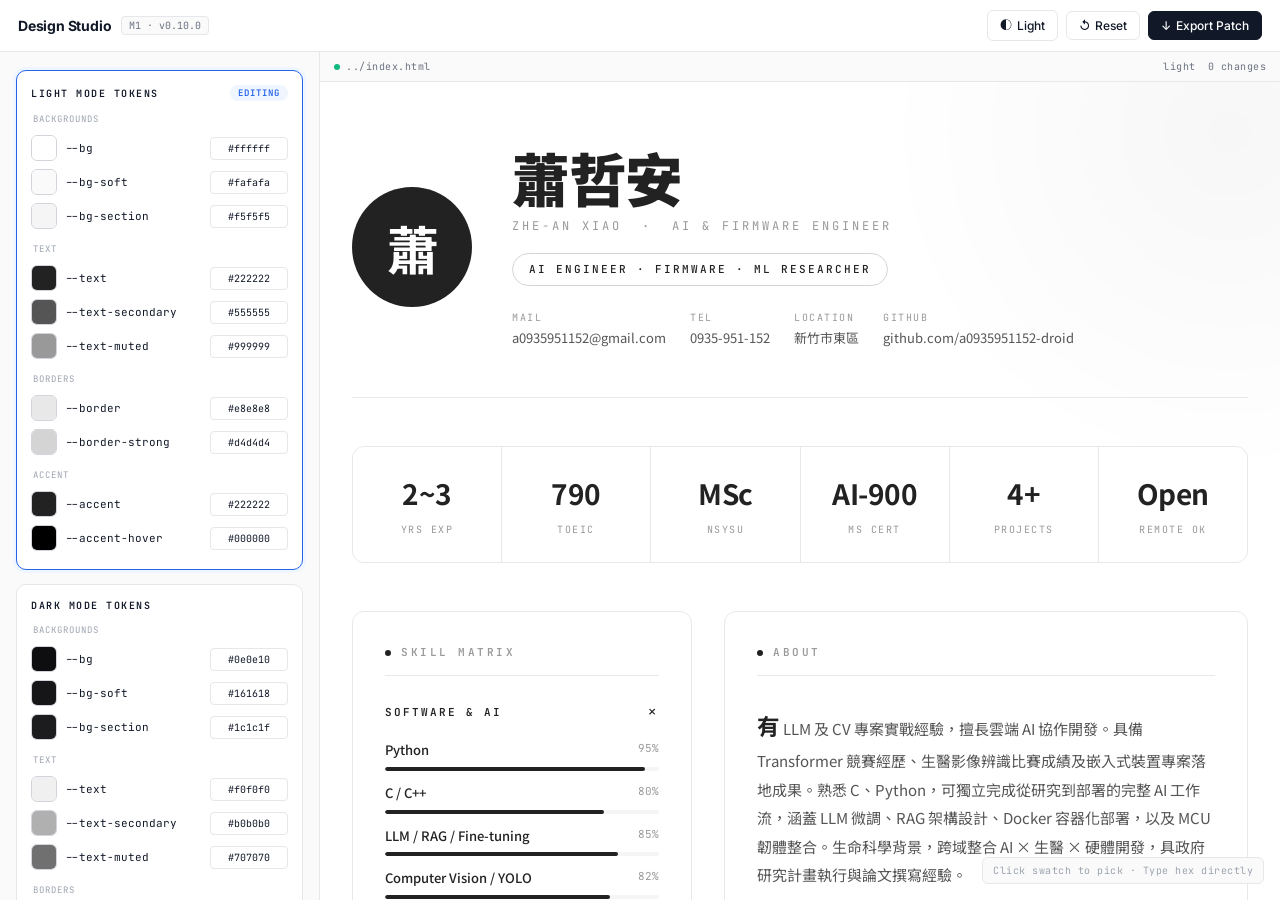
==== tools/studio.html @ 6ea309f8 "v0.10.0 — Design Studio M1 上線（tools/studio.html） - 視覺化 Token Editor：20 個 CSS 變數（10 light + 10 dark）即" ====
<!DOCTYPE html>
<html lang="zh-TW">
<head>
    <meta charset="UTF-8">
    <meta name="viewport" content="width=device-width, initial-scale=1.0">
    <title>Design Studio · 0520 Resume</title>
    <link href="https://fonts.googleapis.com/css2?family=Inter:wght@400;500;600;700&family=JetBrains+Mono:wght@400;500&display=swap" rel="stylesheet">
    <style>
        :root {
            --s-bg: #ffffff;
            --s-panel: #fafafa;
            --s-panel-2: #f3f4f6;
            --s-text: #111827;
            --s-text-dim: #6b7280;
            --s-text-muted: #9ca3af;
            --s-border: #e5e7eb;
            --s-border-strong: #d1d5db;
            --s-accent: #2563eb;
            --s-accent-soft: #eff6ff;
        }
        * { margin: 0; padding: 0; box-sizing: border-box; }
        html, body { height: 100%; overflow: hidden; }
        body {
            font-family: 'Inter', -apple-system, BlinkMacSystemFont, sans-serif;
            background: var(--s-bg);
            color: var(--s-text);
            display: flex;
            flex-direction: column;
            -webkit-font-smoothing: antialiased;
            -moz-osx-font-smoothing: grayscale;
        }

        /* HEADER */
        header {
            display: flex;
            align-items: center;
            justify-content: space-between;
            padding: 10px 18px;
            border-bottom: 1px solid var(--s-border);
            background: var(--s-bg);
            flex-shrink: 0;
            min-height: 52px;
        }
        .brand { display: flex; align-items: center; gap: 10px; }
        .brand-name { font-weight: 700; font-size: 14px; letter-spacing: -0.2px; }
        .brand-tag {
            font-family: 'JetBrains Mono', monospace;
            font-size: 10px;
            color: var(--s-text-dim);
            padding: 2px 7px;
            border: 1px solid var(--s-border);
            border-radius: 4px;
            background: var(--s-panel);
        }
        .actions { display: flex; gap: 8px; align-items: center; }
        .btn {
            font-family: inherit;
            font-size: 12px;
            font-weight: 500;
            padding: 6px 12px;
            border-radius: 6px;
            border: 1px solid var(--s-border);
            background: var(--s-bg);
            color: var(--s-text);
            cursor: pointer;
            transition: all 0.15s;
            display: inline-flex;
            align-items: center;
            gap: 5px;
        }
        .btn:hover { background: var(--s-panel); border-color: var(--s-border-strong); }
        .btn.primary {
            background: var(--s-text);
            color: var(--s-bg);
            border-color: var(--s-text);
        }
        .btn.primary:hover { background: #000; }

        /* MAIN LAYOUT */
        main {
            flex: 1;
            display: grid;
            grid-template-columns: 320px 1fr;
            overflow: hidden;
            min-height: 0;
        }

        /* SIDEBAR */
        aside {
            border-right: 1px solid var(--s-border);
            background: var(--s-panel);
            overflow-y: auto;
            padding: 18px 16px 40px;
        }
        aside::-webkit-scrollbar { width: 8px; }
        aside::-webkit-scrollbar-thumb { background: var(--s-border-strong); border-radius: 4px; }
        aside::-webkit-scrollbar-track { background: transparent; }

        .mode-section {
            background: var(--s-bg);
            border: 1px solid var(--s-border);
            border-radius: 10px;
            padding: 14px;
            margin-bottom: 14px;
        }
        .mode-section.active {
            border-color: var(--s-accent);
            box-shadow: 0 0 0 3px var(--s-accent-soft);
        }
        .mode-title {
            display: flex;
            align-items: center;
            justify-content: space-between;
            font-family: 'JetBrains Mono', monospace;
            font-size: 10px;
            font-weight: 600;
            letter-spacing: 1.5px;
            text-transform: uppercase;
            color: var(--s-text);
            margin-bottom: 12px;
        }
        .mode-title .pill {
            font-size: 9px;
            color: var(--s-accent);
            background: var(--s-accent-soft);
            padding: 2px 8px;
            border-radius: 100px;
            letter-spacing: 1px;
        }

        .token-group { margin-bottom: 10px; }
        .token-group:last-child { margin-bottom: 0; }
        .token-group-title {
            font-family: 'JetBrains Mono', monospace;
            font-size: 9px;
            color: var(--s-text-muted);
            letter-spacing: 1px;
            text-transform: uppercase;
            margin-bottom: 6px;
            padding-left: 2px;
        }

        .token-row {
            display: grid;
            grid-template-columns: 26px 1fr 78px;
            align-items: center;
            gap: 8px;
            padding: 4px 0;
        }
        .swatch {
            width: 26px;
            height: 26px;
            border-radius: 6px;
            border: 1px solid var(--s-border-strong);
            cursor: pointer;
            position: relative;
            overflow: hidden;
            transition: transform 0.15s;
            background-image:
                linear-gradient(45deg, #eee 25%, transparent 25%),
                linear-gradient(-45deg, #eee 25%, transparent 25%),
                linear-gradient(45deg, transparent 75%, #eee 75%),
                linear-gradient(-45deg, transparent 75%, #eee 75%);
            background-size: 8px 8px;
            background-position: 0 0, 0 4px, 4px -4px, -4px 0px;
        }
        .swatch::after {
            content: '';
            position: absolute;
            inset: 0;
            background: var(--c, #fff);
        }
        .swatch:hover { transform: scale(1.05); }
        .swatch input[type="color"] {
            position: absolute;
            inset: 0;
            cursor: pointer;
            opacity: 0;
            border: none;
            padding: 0;
            z-index: 2;
        }
        .token-name {
            font-family: 'JetBrains Mono', monospace;
            font-size: 11px;
            color: var(--s-text);
            overflow: hidden;
            text-overflow: ellipsis;
            white-space: nowrap;
        }
        .token-hex {
            font-family: 'JetBrains Mono', monospace;
            font-size: 10px;
            padding: 4px 6px;
            border: 1px solid var(--s-border);
            border-radius: 4px;
            background: var(--s-bg);
            color: var(--s-text);
            width: 78px;
            text-align: center;
            outline: none;
            transition: border-color 0.15s, box-shadow 0.15s;
        }
        .token-hex:focus {
            border-color: var(--s-accent);
            box-shadow: 0 0 0 3px var(--s-accent-soft);
        }
        .token-hex.invalid {
            border-color: #ef4444;
            background: #fef2f2;
        }

        /* PREVIEW */
        .preview-area {
            position: relative;
            background: #f0f0f3;
            overflow: hidden;
            display: flex;
            flex-direction: column;
        }
        .preview-bar {
            display: flex;
            align-items: center;
            justify-content: space-between;
            padding: 8px 14px;
            background: var(--s-panel);
            border-bottom: 1px solid var(--s-border);
            font-family: 'JetBrains Mono', monospace;
            font-size: 10px;
            color: var(--s-text-dim);
            letter-spacing: 0.5px;
            flex-shrink: 0;
        }
        .preview-bar .path { display: flex; align-items: center; gap: 6px; }
        .preview-bar .dot { width: 6px; height: 6px; border-radius: 50%; background: #10b981; }
        .preview-bar .meta { display: flex; gap: 12px; }
        .preview-frame-wrap {
            flex: 1;
            overflow: auto;
            background: #f0f0f3;
            position: relative;
        }
        iframe {
            width: 100%;
            height: 100%;
            border: none;
            background: white;
            display: block;
        }

        /* TOAST */
        .toast {
            position: fixed;
            bottom: 20px;
            left: 50%;
            transform: translateX(-50%) translateY(20px);
            background: var(--s-text);
            color: var(--s-bg);
            padding: 10px 18px;
            border-radius: 8px;
            font-size: 12px;
            font-weight: 500;
            opacity: 0;
            transition: opacity 0.2s, transform 0.2s;
            pointer-events: none;
            z-index: 1000;
            box-shadow: 0 8px 24px rgba(0,0,0,0.18);
            white-space: pre-line;
            text-align: center;
        }
        .toast.show {
            opacity: 1;
            transform: translateX(-50%) translateY(0);
        }

        /* HELP overlay */
        .help-tip {
            position: fixed;
            bottom: 16px;
            right: 16px;
            font-family: 'JetBrains Mono', monospace;
            font-size: 10px;
            color: var(--s-text-muted);
            background: var(--s-panel);
            padding: 6px 10px;
            border: 1px solid var(--s-border);
            border-radius: 6px;
            letter-spacing: 0.5px;
        }

        @media (max-width: 800px) {
            main { grid-template-columns: 1fr; grid-template-rows: auto 1fr; }
            aside { border-right: none; border-bottom: 1px solid var(--s-border); max-height: 40vh; }
            .actions .btn span.lbl { display: none; }
        }
    </style>
</head>
<body>

<header>
    <div class="brand">
        <div class="brand-name">Design Studio</div>
        <div class="brand-tag">M1 · v0.10.0</div>
    </div>
    <div class="actions">
        <button class="btn" id="mode-toggle"><span>◐</span><span class="lbl">Light</span></button>
        <button class="btn" id="reset-btn"><span>↺</span><span class="lbl">Reset</span></button>
        <button class="btn primary" id="export-btn"><span>↓</span><span class="lbl">Export Patch</span></button>
    </div>
</header>

<main>
    <aside>
        <div class="mode-section" id="section-light">
            <div class="mode-title">
                <span>Light Mode Tokens</span>
                <span class="pill" id="light-pill">EDITING</span>
            </div>
            <div id="light-tokens"></div>
        </div>
        <div class="mode-section" id="section-dark">
            <div class="mode-title">
                <span>Dark Mode Tokens</span>
                <span class="pill" id="dark-pill" style="display:none">EDITING</span>
            </div>
            <div id="dark-tokens"></div>
        </div>
    </aside>
    <div class="preview-area">
        <div class="preview-bar">
            <div class="path">
                <div class="dot"></div>
                <span>../index.html</span>
            </div>
            <div class="meta">
                <span id="meta-mode">light</span>
                <span id="meta-changes">0 changes</span>
            </div>
        </div>
        <div class="preview-frame-wrap">
            <iframe id="preview" src="../index.html"></iframe>
        </div>
    </div>
</main>

<div class="toast" id="toast"></div>
<div class="help-tip">Click swatch to pick · Type hex directly</div>

<script>
'use strict';

const DEFAULT_TOKENS = {
    light: {
        '--bg':            { value: '#ffffff', group: 'Backgrounds' },
        '--bg-soft':       { value: '#fafafa', group: 'Backgrounds' },
        '--bg-section':    { value: '#f5f5f5', group: 'Backgrounds' },
        '--text':          { value: '#222222', group: 'Text' },
        '--text-secondary':{ value: '#555555', group: 'Text' },
        '--text-muted':    { value: '#999999', group: 'Text' },
        '--border':        { value: '#e8e8e8', group: 'Borders' },
        '--border-strong': { value: '#d4d4d4', group: 'Borders' },
        '--accent':        { value: '#222222', group: 'Accent' },
        '--accent-hover':  { value: '#000000', group: 'Accent' },
    },
    dark: {
        '--bg':            { value: '#0e0e10', group: 'Backgrounds' },
        '--bg-soft':       { value: '#161618', group: 'Backgrounds' },
        '--bg-section':    { value: '#1c1c1f', group: 'Backgrounds' },
        '--text':          { value: '#f0f0f0', group: 'Text' },
        '--text-secondary':{ value: '#b0b0b0', group: 'Text' },
        '--text-muted':    { value: '#707070', group: 'Text' },
        '--border':        { value: '#2a2a2e', group: 'Borders' },
        '--border-strong': { value: '#3a3a3f', group: 'Borders' },
        '--accent':        { value: '#f0f0f0', group: 'Accent' },
        '--accent-hover':  { value: '#ffffff', group: 'Accent' },
    }
};

const GROUPS = ['Backgrounds', 'Text', 'Borders', 'Accent'];
const STORAGE_KEY = 'studio_state_v1';
const STUDIO_VERSION = '0.10.0-M1';

function defaultTokensFlat() {
    const out = { light: {}, dark: {} };
    for (const m of ['light', 'dark']) {
        for (const [k, v] of Object.entries(DEFAULT_TOKENS[m])) out[m][k] = v.value;
    }
    return out;
}

function loadState() {
    try {
        const s = JSON.parse(localStorage.getItem(STORAGE_KEY));
        if (s && s.tokens && s.tokens.light && s.tokens.dark) return s;
    } catch (e) {}
    return { tokens: defaultTokensFlat(), darkMode: false };
}

function saveState() {
    localStorage.setItem(STORAGE_KEY, JSON.stringify(state));
}

const state = loadState();
const iframe = document.getElementById('preview');

function isValidHex(v) {
    return /^#[0-9a-fA-F]{6}$/.test(v);
}

function buildTokenRow(mode, varName, value) {
    const row = document.createElement('div');
    row.className = 'token-row';
    row.dataset.mode = mode;
    row.dataset.var = varName;
    row.innerHTML = `
        <div class="swatch" style="--c:${value}">
            <input type="color" value="${value}" data-mode="${mode}" data-var="${varName}" data-kind="color">
        </div>
        <div class="token-name" title="${varName}">${varName}</div>
        <input type="text" class="token-hex" value="${value}" data-mode="${mode}" data-var="${varName}" data-kind="hex" maxlength="7" spellcheck="false">
    `;
    return row;
}

function renderControls() {
    for (const mode of ['light', 'dark']) {
        const container = document.getElementById(`${mode}-tokens`);
        container.innerHTML = '';
        for (const groupName of GROUPS) {
            const groupDiv = document.createElement('div');
            groupDiv.className = 'token-group';
            const title = document.createElement('div');
            title.className = 'token-group-title';
            title.textContent = groupName;
            groupDiv.appendChild(title);
            for (const [varName, meta] of Object.entries(DEFAULT_TOKENS[mode])) {
                if (meta.group !== groupName) continue;
                groupDiv.appendChild(buildTokenRow(mode, varName, state.tokens[mode][varName]));
            }
            container.appendChild(groupDiv);
        }
    }
    updateActiveSection();
    updateChangeCount();
}

function updateActiveSection() {
    document.getElementById('section-light').classList.toggle('active', !state.darkMode);
    document.getElementById('section-dark').classList.toggle('active', state.darkMode);
    document.getElementById('light-pill').style.display = state.darkMode ? 'none' : '';
    document.getElementById('dark-pill').style.display = state.darkMode ? '' : 'none';
    document.getElementById('meta-mode').textContent = state.darkMode ? 'dark' : 'light';
    const btn = document.getElementById('mode-toggle');
    btn.innerHTML = state.darkMode ? '<span>◑</span><span class="lbl">Dark</span>' : '<span>◐</span><span class="lbl">Light</span>';
}

function countChanges() {
    const defaults = defaultTokensFlat();
    let n = 0;
    for (const m of ['light', 'dark']) {
        for (const [k, v] of Object.entries(state.tokens[m])) {
            if (defaults[m][k].toLowerCase() !== v.toLowerCase()) n++;
        }
    }
    return n;
}

function updateChangeCount() {
    const n = countChanges();
    document.getElementById('meta-changes').textContent = n === 1 ? '1 change' : `${n} changes`;
}

function buildOverridesCss() {
    const lightCss = Object.entries(state.tokens.light).map(([k, v]) => `${k}: ${v};`).join(' ');
    const darkCss = Object.entries(state.tokens.dark).map(([k, v]) => `${k}: ${v};`).join(' ');
    return `:root { ${lightCss} } body.dark-mode { ${darkCss} } .ctrl-btns, .export-btn { display: none !important; }`;
}

function applyToIframe() {
    const doc = iframe.contentDocument;
    if (!doc || !doc.body) return;
    let style = doc.getElementById('studio-overrides');
    if (!style) {
        style = doc.createElement('style');
        style.id = 'studio-overrides';
        doc.head.appendChild(style);
    }
    style.textContent = buildOverridesCss();
    doc.body.classList.toggle('dark-mode', state.darkMode);
}

function toast(msg) {
    const t = document.getElementById('toast');
    t.textContent = msg;
    t.classList.add('show');
    clearTimeout(toast._timer);
    toast._timer = setTimeout(() => t.classList.remove('show'), 1900);
}

function buildPatch() {
    const defaults = defaultTokensFlat();
    const tokens = {};
    const tokensDark = {};
    for (const [k, v] of Object.entries(state.tokens.light)) {
        if (defaults.light[k].toLowerCase() !== v.toLowerCase()) tokens[k] = v;
    }
    for (const [k, v] of Object.entries(state.tokens.dark)) {
        if (defaults.dark[k].toLowerCase() !== v.toLowerCase()) tokensDark[k] = v;
    }
    return {
        version: 'studio_patch_v1',
        createdAt: new Date().toISOString(),
        basedOn: { studioVersion: STUDIO_VERSION },
        tokens,
        tokensDark,
        elementOverrides: [],
        htmlPatches: []
    };
}

async function exportPatch() {
    const patch = buildPatch();
    const isEmpty = Object.keys(patch.tokens).length === 0 && Object.keys(patch.tokensDark).length === 0;
    if (isEmpty) {
        toast('沒有修改可匯出');
        return;
    }
    const json = JSON.stringify(patch, null, 2);
    const blob = new Blob([json], { type: 'application/json' });
    const url = URL.createObjectURL(blob);
    const a = document.createElement('a');
    a.href = url;
    a.download = `studio-patch-${Date.now()}.json`;
    document.body.appendChild(a);
    a.click();
    a.remove();
    URL.revokeObjectURL(url);
    let copied = false;
    try {
        await navigator.clipboard?.writeText(json);
        copied = true;
    } catch (e) {}
    toast(copied ? '✓ Patch 下載 + 已複製剪貼簿' : '✓ Patch 已下載');
}

function handleTokenChange(e) {
    const t = e.target;
    if (!t.dataset.var) return;
    const mode = t.dataset.mode;
    const varName = t.dataset.var;
    let val = t.value.trim();
    if (t.dataset.kind === 'hex') {
        if (!val.startsWith('#')) val = '#' + val;
        if (!isValidHex(val)) {
            t.classList.add('invalid');
            return;
        }
        t.classList.remove('invalid');
    }
    val = val.toLowerCase();
    state.tokens[mode][varName] = val;
    const row = t.closest('.token-row');
    if (row) {
        row.querySelector('.swatch').style.setProperty('--c', val);
        row.querySelectorAll(`input[data-var="${varName}"]`).forEach(inp => {
            if (inp !== t) inp.value = val;
        });
    }
    applyToIframe();
    saveState();
    updateChangeCount();
}

function toggleMode() {
    state.darkMode = !state.darkMode;
    updateActiveSection();
    applyToIframe();
    saveState();
}

function resetAll() {
    if (countChanges() > 0 && !confirm('清空所有 token 修改回到原始 morcept 風格？\n（不影響當前 light/dark 模式選擇）')) return;
    state.tokens = defaultTokensFlat();
    renderControls();
    applyToIframe();
    saveState();
    toast('已重置為預設 tokens');
}

// Wire events
document.addEventListener('input', handleTokenChange);
document.addEventListener('change', handleTokenChange);
document.getElementById('mode-toggle').addEventListener('click', toggleMode);
document.getElementById('reset-btn').addEventListener('click', resetAll);
document.getElementById('export-btn').addEventListener('click', exportPatch);

iframe.addEventListener('load', applyToIframe);

renderControls();

// Tip: keyboard shortcut
document.addEventListener('keydown', (e) => {
    if ((e.metaKey || e.ctrlKey) && e.key === 'e') {
        e.preventDefault();
        exportPatch();
    }
    if ((e.metaKey || e.ctrlKey) && e.key === 'd') {
        e.preventDefault();
        toggleMode();
    }
});
</script>
</body>
</html>
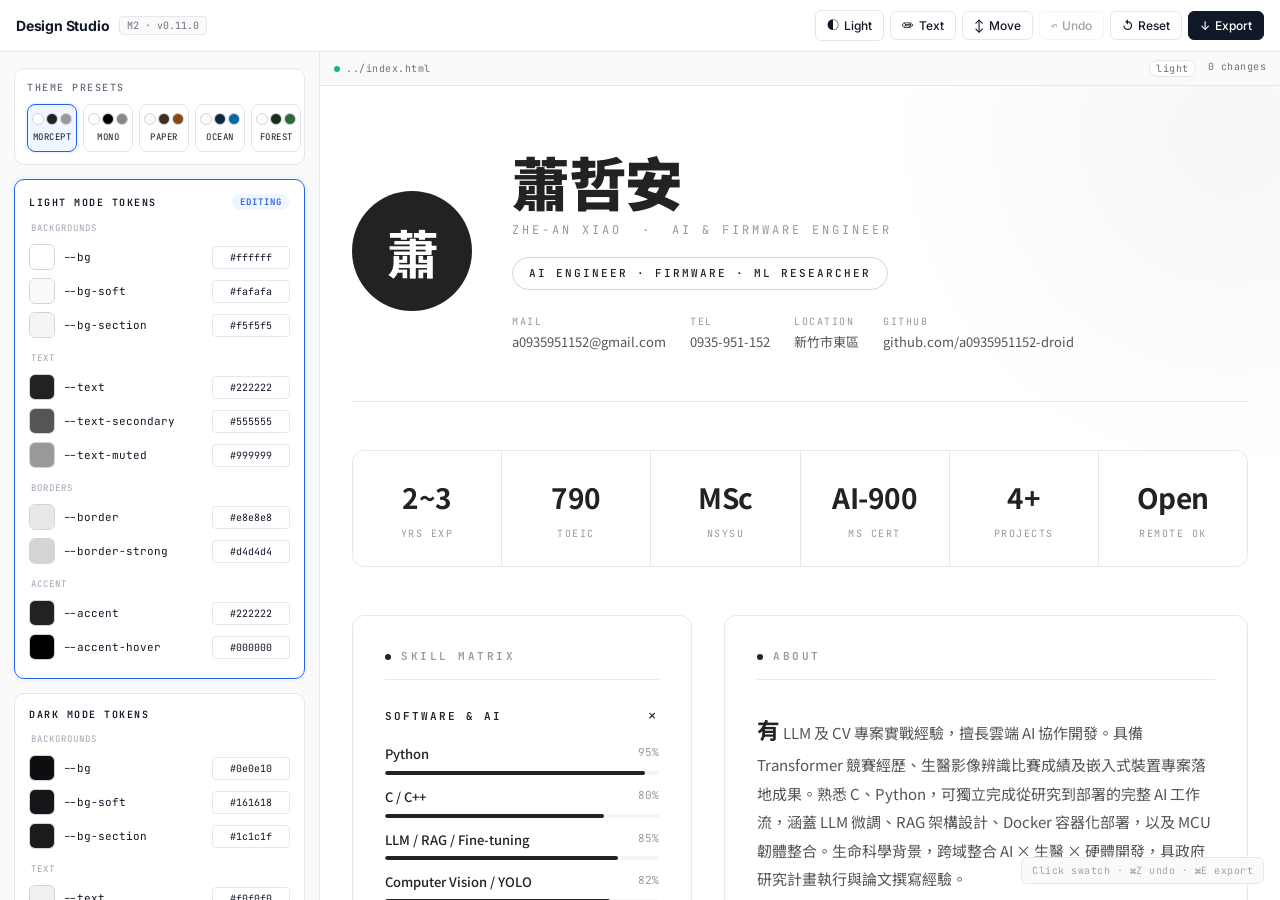
==== commit 7218ef07: "v0.11.0 — Studio 增強包：Theme Presets + Text Edit + Move + Undo - Theme Presets (5)：Morcept / Mono / Pa" ====
--- a/tools/studio.html
+++ b/tools/studio.html
@@ -17,6 +17,8 @@
             --s-border-strong: #d1d5db;
             --s-accent: #2563eb;
             --s-accent-soft: #eff6ff;
+            --s-success: #10b981;
+            --s-danger: #ef4444;
         }
         * { margin: 0; padding: 0; box-sizing: border-box; }
         html, body { height: 100%; overflow: hidden; }
@@ -35,13 +37,14 @@
             display: flex;
             align-items: center;
             justify-content: space-between;
-            padding: 10px 18px;
+            padding: 10px 16px;
             border-bottom: 1px solid var(--s-border);
             background: var(--s-bg);
             flex-shrink: 0;
             min-height: 52px;
-        }
-        .brand { display: flex; align-items: center; gap: 10px; }
+            gap: 16px;
+        }
+        .brand { display: flex; align-items: center; gap: 10px; flex-shrink: 0; }
         .brand-name { font-weight: 700; font-size: 14px; letter-spacing: -0.2px; }
         .brand-tag {
             font-family: 'JetBrains Mono', monospace;
@@ -52,12 +55,12 @@
             border-radius: 4px;
             background: var(--s-panel);
         }
-        .actions { display: flex; gap: 8px; align-items: center; }
+        .actions { display: flex; gap: 6px; align-items: center; flex-wrap: wrap; justify-content: flex-end; }
         .btn {
             font-family: inherit;
             font-size: 12px;
             font-weight: 500;
-            padding: 6px 12px;
+            padding: 6px 11px;
             border-radius: 6px;
             border: 1px solid var(--s-border);
             background: var(--s-bg);
@@ -67,14 +70,30 @@
             display: inline-flex;
             align-items: center;
             gap: 5px;
+            white-space: nowrap;
         }
         .btn:hover { background: var(--s-panel); border-color: var(--s-border-strong); }
+        .btn:disabled { opacity: 0.4; cursor: not-allowed; }
+        .btn:disabled:hover { background: var(--s-bg); border-color: var(--s-border); }
         .btn.primary {
             background: var(--s-text);
             color: var(--s-bg);
             border-color: var(--s-text);
         }
         .btn.primary:hover { background: #000; }
+        .btn.toggle.active {
+            background: var(--s-accent);
+            color: white;
+            border-color: var(--s-accent);
+        }
+        .btn.toggle.active:hover { background: #1d4ed8; }
+        .btn .dot {
+            width: 6px;
+            height: 6px;
+            border-radius: 50%;
+            background: var(--s-success);
+            display: inline-block;
+        }
 
         /* MAIN LAYOUT */
         main {
@@ -90,12 +109,63 @@
             border-right: 1px solid var(--s-border);
             background: var(--s-panel);
             overflow-y: auto;
-            padding: 18px 16px 40px;
+            padding: 16px 14px 40px;
         }
         aside::-webkit-scrollbar { width: 8px; }
         aside::-webkit-scrollbar-thumb { background: var(--s-border-strong); border-radius: 4px; }
         aside::-webkit-scrollbar-track { background: transparent; }
 
+        /* THEME PRESETS */
+        .presets-section {
+            background: var(--s-bg);
+            border: 1px solid var(--s-border);
+            border-radius: 10px;
+            padding: 12px;
+            margin-bottom: 14px;
+        }
+        .preset-grid {
+            display: grid;
+            grid-template-columns: repeat(5, 1fr);
+            gap: 6px;
+        }
+        .preset-btn {
+            background: var(--s-bg);
+            border: 1px solid var(--s-border);
+            border-radius: 8px;
+            padding: 8px 4px;
+            cursor: pointer;
+            display: flex;
+            flex-direction: column;
+            align-items: center;
+            gap: 6px;
+            transition: all 0.15s;
+            font-family: inherit;
+        }
+        .preset-btn:hover { border-color: var(--s-accent); transform: translateY(-1px); }
+        .preset-btn.active {
+            border-color: var(--s-accent);
+            background: var(--s-accent-soft);
+            box-shadow: 0 0 0 2px var(--s-accent-soft);
+        }
+        .preset-swatches {
+            display: flex;
+            gap: 2px;
+        }
+        .preset-swatches span {
+            width: 12px;
+            height: 12px;
+            border-radius: 50%;
+            border: 1px solid var(--s-border-strong);
+        }
+        .preset-name {
+            font-family: 'JetBrains Mono', monospace;
+            font-size: 9px;
+            letter-spacing: 0.5px;
+            color: var(--s-text);
+            text-transform: uppercase;
+        }
+
+        /* MODE SECTION (token editors) */
         .mode-section {
             background: var(--s-bg);
             border: 1px solid var(--s-border);
@@ -127,6 +197,15 @@
             border-radius: 100px;
             letter-spacing: 1px;
         }
+        .section-title {
+            font-family: 'JetBrains Mono', monospace;
+            font-size: 10px;
+            font-weight: 600;
+            letter-spacing: 1.5px;
+            text-transform: uppercase;
+            color: var(--s-text-dim);
+            margin-bottom: 10px;
+        }
 
         .token-group { margin-bottom: 10px; }
         .token-group:last-child { margin-bottom: 0; }
@@ -139,7 +218,6 @@
             margin-bottom: 6px;
             padding-left: 2px;
         }
-
         .token-row {
             display: grid;
             grid-template-columns: 26px 1fr 78px;
@@ -206,8 +284,31 @@
             box-shadow: 0 0 0 3px var(--s-accent-soft);
         }
         .token-hex.invalid {
-            border-color: #ef4444;
+            border-color: var(--s-danger);
             background: #fef2f2;
+        }
+
+        /* MODE INFO panel */
+        .mode-info {
+            background: var(--s-accent-soft);
+            border: 1px solid var(--s-accent);
+            border-radius: 8px;
+            padding: 10px 12px;
+            margin-bottom: 14px;
+            font-size: 11px;
+            color: #1d4ed8;
+            line-height: 1.5;
+            display: none;
+        }
+        .mode-info.show { display: block; }
+        .mode-info strong { font-weight: 600; }
+        .mode-info kbd {
+            font-family: 'JetBrains Mono', monospace;
+            background: white;
+            border: 1px solid var(--s-border-strong);
+            padding: 1px 5px;
+            border-radius: 3px;
+            font-size: 10px;
         }
 
         /* PREVIEW */
@@ -232,8 +333,23 @@
             flex-shrink: 0;
         }
         .preview-bar .path { display: flex; align-items: center; gap: 6px; }
-        .preview-bar .dot { width: 6px; height: 6px; border-radius: 50%; background: #10b981; }
+        .preview-bar .dot {
+            width: 6px;
+            height: 6px;
+            border-radius: 50%;
+            background: var(--s-success);
+        }
         .preview-bar .meta { display: flex; gap: 12px; }
+        .preview-bar .meta .mode-badge {
+            padding: 1px 6px;
+            border-radius: 100px;
+            background: var(--s-bg);
+            border: 1px solid var(--s-border);
+        }
+        .preview-bar .meta .changes-badge.has-changes {
+            color: var(--s-accent);
+            font-weight: 600;
+        }
         .preview-frame-wrap {
             flex: 1;
             overflow: auto;
@@ -273,7 +389,6 @@
             transform: translateX(-50%) translateY(0);
         }
 
-        /* HELP overlay */
         .help-tip {
             position: fixed;
             bottom: 16px;
@@ -286,12 +401,15 @@
             border: 1px solid var(--s-border);
             border-radius: 6px;
             letter-spacing: 0.5px;
+            pointer-events: none;
         }
 
         @media (max-width: 800px) {
             main { grid-template-columns: 1fr; grid-template-rows: auto 1fr; }
-            aside { border-right: none; border-bottom: 1px solid var(--s-border); max-height: 40vh; }
-            .actions .btn span.lbl { display: none; }
+            aside { border-right: none; border-bottom: 1px solid var(--s-border); max-height: 50vh; }
+            .actions .btn .lbl { display: none; }
+            .preset-grid { grid-template-columns: repeat(5, 1fr); }
+            .preset-name { display: none; }
         }
     </style>
 </head>
@@ -300,17 +418,39 @@
 <header>
     <div class="brand">
         <div class="brand-name">Design Studio</div>
-        <div class="brand-tag">M1 · v0.10.0</div>
+        <div class="brand-tag">M2 · v0.11.0</div>
     </div>
     <div class="actions">
         <button class="btn" id="mode-toggle"><span>◐</span><span class="lbl">Light</span></button>
+        <button class="btn toggle" id="text-edit-toggle"><span>✏</span><span class="lbl">Text</span></button>
+        <button class="btn toggle" id="move-toggle"><span>↕</span><span class="lbl">Move</span></button>
+        <button class="btn" id="undo-btn" disabled><span>↶</span><span class="lbl">Undo</span></button>
         <button class="btn" id="reset-btn"><span>↺</span><span class="lbl">Reset</span></button>
-        <button class="btn primary" id="export-btn"><span>↓</span><span class="lbl">Export Patch</span></button>
+        <button class="btn primary" id="export-btn"><span>↓</span><span class="lbl">Export</span></button>
     </div>
 </header>
 
 <main>
     <aside>
+        <!-- THEME PRESETS -->
+        <div class="presets-section">
+            <div class="section-title">Theme Presets</div>
+            <div class="preset-grid" id="preset-grid"></div>
+        </div>
+
+        <!-- MODE INFO (text edit / move hints) -->
+        <div class="mode-info" id="info-text">
+            <strong>✏ Text Edit Mode</strong><br>
+            點擊履歷上任何文字直接編輯。完成後點別處離開（自動儲存）。<br>
+            <kbd>Esc</kbd> 退出編輯　·　<kbd>⌘Z</kbd> 還原
+        </div>
+        <div class="mode-info" id="info-move">
+            <strong>↕ Move Mode</strong><br>
+            拖曳工作經歷 / 專案 / 學歷 / 證照 / 語言項目重新排序。<br>
+            <kbd>Esc</kbd> 退出　·　<kbd>⌘Z</kbd> 還原
+        </div>
+
+        <!-- LIGHT TOKENS -->
         <div class="mode-section" id="section-light">
             <div class="mode-title">
                 <span>Light Mode Tokens</span>
@@ -318,6 +458,8 @@
             </div>
             <div id="light-tokens"></div>
         </div>
+
+        <!-- DARK TOKENS -->
         <div class="mode-section" id="section-dark">
             <div class="mode-title">
                 <span>Dark Mode Tokens</span>
@@ -326,6 +468,7 @@
             <div id="dark-tokens"></div>
         </div>
     </aside>
+
     <div class="preview-area">
         <div class="preview-bar">
             <div class="path">
@@ -333,8 +476,8 @@
                 <span>../index.html</span>
             </div>
             <div class="meta">
-                <span id="meta-mode">light</span>
-                <span id="meta-changes">0 changes</span>
+                <span class="mode-badge" id="meta-mode">light</span>
+                <span class="changes-badge" id="meta-changes">0 changes</span>
             </div>
         </div>
         <div class="preview-frame-wrap">
@@ -344,11 +487,14 @@
 </main>
 
 <div class="toast" id="toast"></div>
-<div class="help-tip">Click swatch to pick · Type hex directly</div>
+<div class="help-tip">Click swatch · ⌘Z undo · ⌘E export</div>
 
 <script>
 'use strict';
 
+// ============================================================
+// DEFAULT TOKENS (matches index.html v0.9 morcept theme)
+// ============================================================
 const DEFAULT_TOKENS = {
     light: {
         '--bg':            { value: '#ffffff', group: 'Backgrounds' },
@@ -375,10 +521,75 @@
         '--accent-hover':  { value: '#ffffff', group: 'Accent' },
     }
 };
-
 const GROUPS = ['Backgrounds', 'Text', 'Borders', 'Accent'];
-const STORAGE_KEY = 'studio_state_v1';
-const STUDIO_VERSION = '0.10.0-M1';
+
+// ============================================================
+// THEME PRESETS
+// ============================================================
+const PRESETS = {
+    morcept: {
+        name: 'Morcept',
+        swatches: ['#ffffff', '#222222', '#999999'],
+        light: {'--bg':'#ffffff','--bg-soft':'#fafafa','--bg-section':'#f5f5f5','--text':'#222222','--text-secondary':'#555555','--text-muted':'#999999','--border':'#e8e8e8','--border-strong':'#d4d4d4','--accent':'#222222','--accent-hover':'#000000'},
+        dark:  {'--bg':'#0e0e10','--bg-soft':'#161618','--bg-section':'#1c1c1f','--text':'#f0f0f0','--text-secondary':'#b0b0b0','--text-muted':'#707070','--border':'#2a2a2e','--border-strong':'#3a3a3f','--accent':'#f0f0f0','--accent-hover':'#ffffff'}
+    },
+    mono: {
+        name: 'Mono',
+        swatches: ['#ffffff', '#000000', '#888888'],
+        light: {'--bg':'#ffffff','--bg-soft':'#f5f5f5','--bg-section':'#eeeeee','--text':'#000000','--text-secondary':'#444444','--text-muted':'#888888','--border':'#dddddd','--border-strong':'#bbbbbb','--accent':'#000000','--accent-hover':'#222222'},
+        dark:  {'--bg':'#000000','--bg-soft':'#0a0a0a','--bg-section':'#141414','--text':'#ffffff','--text-secondary':'#cccccc','--text-muted':'#888888','--border':'#2a2a2a','--border-strong':'#444444','--accent':'#ffffff','--accent-hover':'#eeeeee'}
+    },
+    paper: {
+        name: 'Paper',
+        swatches: ['#fbf8f3', '#3d2f1f', '#8b4513'],
+        light: {'--bg':'#fbf8f3','--bg-soft':'#f5f0e5','--bg-section':'#eee7d8','--text':'#3d2f1f','--text-secondary':'#6b5742','--text-muted':'#9a8970','--border':'#d9cdb6','--border-strong':'#b8a78a','--accent':'#8b4513','--accent-hover':'#6b3410'},
+        dark:  {'--bg':'#1a1410','--bg-soft':'#211a14','--bg-section':'#2a2218','--text':'#f0e5d0','--text-secondary':'#c5b89e','--text-muted':'#8a7960','--border':'#3a2f24','--border-strong':'#54462f','--accent':'#d4a574','--accent-hover':'#e8b884'}
+    },
+    ocean: {
+        name: 'Ocean',
+        swatches: ['#f7fbfd', '#0c2a3d', '#0369a1'],
+        light: {'--bg':'#f7fbfd','--bg-soft':'#eef6fa','--bg-section':'#e0eef4','--text':'#0c2a3d','--text-secondary':'#3a5e7a','--text-muted':'#7a98aa','--border':'#c5dde8','--border-strong':'#9ec0d4','--accent':'#0369a1','--accent-hover':'#024c75'},
+        dark:  {'--bg':'#0a1922','--bg-soft':'#0f2230','--bg-section':'#15303f','--text':'#e0eef5','--text-secondary':'#a8c4d4','--text-muted':'#647e8e','--border':'#1f3a4b','--border-strong':'#2f5165','--accent':'#38bdf8','--accent-hover':'#56cef9'}
+    },
+    forest: {
+        name: 'Forest',
+        swatches: ['#fafdf9', '#1a2e1a', '#2d6a3a'],
+        light: {'--bg':'#fafdf9','--bg-soft':'#f1f7ed','--bg-section':'#e2efdc','--text':'#1a2e1a','--text-secondary':'#3d5a3d','--text-muted':'#7a907a','--border':'#c4d6c0','--border-strong':'#9bb89b','--accent':'#2d6a3a','--accent-hover':'#1f5028'},
+        dark:  {'--bg':'#0c1410','--bg-soft':'#11201a','--bg-section':'#1a2e22','--text':'#e0ebd9','--text-secondary':'#b5c8a8','--text-muted':'#677a5e','--border':'#243024','--border-strong':'#3a4a34','--accent':'#4ade80','--accent-hover':'#65e495'}
+    }
+};
+
+// ============================================================
+// MOVABLE CONTAINERS
+// ============================================================
+const CONTAINERS = {
+    experience: {
+        childSelector: '.exp-item',
+        getId: el => el.querySelector('.exp-title')?.dataset.i18n || el.querySelector('.exp-title')?.textContent.trim()
+    },
+    projects: {
+        childSelector: '.project-item',
+        getId: el => el.querySelector('.project-name')?.dataset.i18n || el.querySelector('.project-name')?.textContent.trim().split(' ')[0]
+    },
+    education: {
+        childSelector: '.edu-item',
+        getId: el => el.querySelector('.edu-school')?.dataset.i18n
+    },
+    certifications: {
+        childSelector: '.cert-item',
+        getId: el => el.querySelector('.cert-name')?.dataset.i18n
+    },
+    languages: {
+        childSelector: '.lang-item',
+        getId: el => el.querySelector('.lang-name')?.textContent.trim()
+    }
+};
+
+// ============================================================
+// STATE
+// ============================================================
+const STORAGE_KEY = 'studio_state_v2';
+const STUDIO_VERSION = '0.11.0-M2';
 
 function defaultTokensFlat() {
     const out = { light: {}, dark: {} };
@@ -391,18 +602,82 @@
 function loadState() {
     try {
         const s = JSON.parse(localStorage.getItem(STORAGE_KEY));
-        if (s && s.tokens && s.tokens.light && s.tokens.dark) return s;
+        if (s && s.tokens && s.tokens.light && s.tokens.dark) {
+            s.textPatches ??= {};
+            s.movePatches ??= {};
+            s.history ??= [];
+            s.currentPreset ??= 'morcept';
+            s.textEditMode ??= false;
+            s.moveMode ??= false;
+            return s;
+        }
     } catch (e) {}
-    return { tokens: defaultTokensFlat(), darkMode: false };
+    return {
+        tokens: defaultTokensFlat(),
+        darkMode: false,
+        textPatches: {},
+        movePatches: {},
+        history: [],
+        currentPreset: 'morcept',
+        textEditMode: false,
+        moveMode: false
+    };
 }
 
 function saveState() {
-    localStorage.setItem(STORAGE_KEY, JSON.stringify(state));
+    const toSave = { ...state };
+    localStorage.setItem(STORAGE_KEY, JSON.stringify(toSave));
 }
 
 const state = loadState();
 const iframe = document.getElementById('preview');
-
+let dragSrc = null;
+
+// ============================================================
+// HISTORY (Undo)
+// ============================================================
+function snapshotState() {
+    return {
+        tokens: structuredClone(state.tokens),
+        textPatches: structuredClone(state.textPatches),
+        movePatches: structuredClone(state.movePatches),
+        darkMode: state.darkMode,
+        currentPreset: state.currentPreset
+    };
+}
+
+function pushHistory(label) {
+    state.history.push({ snapshot: snapshotState(), label, time: Date.now() });
+    if (state.history.length > 50) state.history.shift();
+    updateUndoBtn();
+}
+
+function undo() {
+    if (state.history.length === 0) {
+        toast('沒有可還原的步驟');
+        return;
+    }
+    const entry = state.history.pop();
+    state.tokens = entry.snapshot.tokens;
+    state.textPatches = entry.snapshot.textPatches;
+    state.movePatches = entry.snapshot.movePatches;
+    state.darkMode = entry.snapshot.darkMode;
+    state.currentPreset = entry.snapshot.currentPreset;
+    saveState();
+    renderControls();
+    applyToIframe();
+    updateChangeCount();
+    updateUndoBtn();
+    toast('↶ 已還原：' + entry.label);
+}
+
+function updateUndoBtn() {
+    document.getElementById('undo-btn').disabled = state.history.length === 0;
+}
+
+// ============================================================
+// TOKEN ROW RENDERING
+// ============================================================
 function isValidHex(v) {
     return /^#[0-9a-fA-F]{6}$/.test(v);
 }
@@ -410,8 +685,6 @@
 function buildTokenRow(mode, varName, value) {
     const row = document.createElement('div');
     row.className = 'token-row';
-    row.dataset.mode = mode;
-    row.dataset.var = varName;
     row.innerHTML = `
         <div class="swatch" style="--c:${value}">
             <input type="color" value="${value}" data-mode="${mode}" data-var="${varName}" data-kind="color">
@@ -440,8 +713,29 @@
             container.appendChild(groupDiv);
         }
     }
+    renderPresets();
     updateActiveSection();
     updateChangeCount();
+    updateUndoBtn();
+    updateToggleStates();
+}
+
+function renderPresets() {
+    const grid = document.getElementById('preset-grid');
+    grid.innerHTML = '';
+    for (const [key, preset] of Object.entries(PRESETS)) {
+        const btn = document.createElement('button');
+        btn.className = 'preset-btn' + (state.currentPreset === key ? ' active' : '');
+        btn.dataset.preset = key;
+        btn.innerHTML = `
+            <div class="preset-swatches">
+                ${preset.swatches.map(c => `<span style="background:${c}"></span>`).join('')}
+            </div>
+            <span class="preset-name">${preset.name}</span>
+        `;
+        btn.addEventListener('click', () => applyPreset(key));
+        grid.appendChild(btn);
+    }
 }
 
 function updateActiveSection() {
@@ -454,6 +748,13 @@
     btn.innerHTML = state.darkMode ? '<span>◑</span><span class="lbl">Dark</span>' : '<span>◐</span><span class="lbl">Light</span>';
 }
 
+function updateToggleStates() {
+    document.getElementById('text-edit-toggle').classList.toggle('active', state.textEditMode);
+    document.getElementById('move-toggle').classList.toggle('active', state.moveMode);
+    document.getElementById('info-text').classList.toggle('show', state.textEditMode);
+    document.getElementById('info-move').classList.toggle('show', state.moveMode);
+}
+
 function countChanges() {
     const defaults = defaultTokensFlat();
     let n = 0;
@@ -462,23 +763,28 @@
             if (defaults[m][k].toLowerCase() !== v.toLowerCase()) n++;
         }
     }
+    n += Object.keys(state.textPatches).length;
+    n += Object.keys(state.movePatches).length;
     return n;
 }
 
 function updateChangeCount() {
     const n = countChanges();
-    document.getElementById('meta-changes').textContent = n === 1 ? '1 change' : `${n} changes`;
-}
-
+    const el = document.getElementById('meta-changes');
+    el.textContent = n === 1 ? '1 change' : `${n} changes`;
+    el.classList.toggle('has-changes', n > 0);
+}
+
+// ============================================================
+// IFRAME OVERRIDES
+// ============================================================
 function buildOverridesCss() {
     const lightCss = Object.entries(state.tokens.light).map(([k, v]) => `${k}: ${v};`).join(' ');
     const darkCss = Object.entries(state.tokens.dark).map(([k, v]) => `${k}: ${v};`).join(' ');
     return `:root { ${lightCss} } body.dark-mode { ${darkCss} } .ctrl-btns, .export-btn { display: none !important; }`;
 }
 
-function applyToIframe() {
-    const doc = iframe.contentDocument;
-    if (!doc || !doc.body) return;
+function injectOverrideStyle(doc) {
     let style = doc.getElementById('studio-overrides');
     if (!style) {
         style = doc.createElement('style');
@@ -486,9 +792,241 @@
         doc.head.appendChild(style);
     }
     style.textContent = buildOverridesCss();
+}
+
+function applyTextPatches(doc) {
+    for (const [key, html] of Object.entries(state.textPatches)) {
+        const el = doc.querySelector(`[data-i18n="${CSS.escape(key)}"]`);
+        if (el) el.innerHTML = html;
+    }
+}
+
+function applyMovePatches(doc) {
+    for (const [key, order] of Object.entries(state.movePatches)) {
+        const cfg = CONTAINERS[key];
+        if (!cfg) continue;
+        const sample = doc.querySelector(cfg.childSelector);
+        if (!sample) continue;
+        const parent = sample.parentElement;
+        const children = Array.from(parent.querySelectorAll(`:scope > ${cfg.childSelector}`));
+        const byId = new Map();
+        children.forEach(el => byId.set(cfg.getId(el), el));
+        for (const id of order) {
+            const el = byId.get(id);
+            if (el) parent.appendChild(el);
+        }
+        for (const el of children) {
+            if (!order.includes(cfg.getId(el))) parent.appendChild(el);
+        }
+    }
+}
+
+function applyToIframe() {
+    const doc = iframe.contentDocument;
+    if (!doc || !doc.body) return;
+    injectOverrideStyle(doc);
+    applyTextPatches(doc);
+    applyMovePatches(doc);
     doc.body.classList.toggle('dark-mode', state.darkMode);
-}
-
+    // Re-apply edit/move modes if toggled
+    setTextEditMode(state.textEditMode);
+    setMoveMode(state.moveMode);
+}
+
+// ============================================================
+// TEXT EDIT MODE
+// ============================================================
+function setTextEditMode(on) {
+    state.textEditMode = on;
+    const doc = iframe.contentDocument;
+    if (!doc) return;
+    const editables = doc.querySelectorAll('[data-i18n]');
+    editables.forEach(el => {
+        if (on) {
+            el.contentEditable = 'true';
+            el.classList.add('studio-editable');
+        } else {
+            el.removeAttribute('contenteditable');
+            el.classList.remove('studio-editable');
+        }
+    });
+    let style = doc.getElementById('studio-text-edit-style');
+    if (on && !style) {
+        style = doc.createElement('style');
+        style.id = 'studio-text-edit-style';
+        style.textContent = `
+            .studio-editable {
+                outline: 2px dashed #2563eb !important;
+                outline-offset: 3px;
+                cursor: text !important;
+                min-height: 1em;
+                border-radius: 2px;
+                transition: outline-color 0.15s, background 0.15s;
+            }
+            .studio-editable:hover { outline-color: #1d4ed8 !important; background: rgba(37,99,235,0.04); }
+            .studio-editable:focus { outline-color: #1d4ed8 !important; background: rgba(37,99,235,0.08); }
+        `;
+        doc.head.appendChild(style);
+    } else if (!on && style) {
+        style.remove();
+    }
+    updateToggleStates();
+}
+
+function handleTextEditBlur(e) {
+    if (!e.target.matches?.('.studio-editable')) return;
+    const key = e.target.dataset.i18n;
+    if (!key) return;
+    const html = e.target.innerHTML.trim();
+    const defaultHtml = e.target.dataset.studioDefault;
+    if (defaultHtml === undefined) {
+        e.target.dataset.studioDefault = html;
+        return;
+    }
+    if (state.textPatches[key] === html) return;
+    pushHistory('text:' + key);
+    if (html === defaultHtml) {
+        delete state.textPatches[key];
+    } else {
+        state.textPatches[key] = html;
+    }
+    saveState();
+    updateChangeCount();
+}
+
+// ============================================================
+// MOVE MODE
+// ============================================================
+function setMoveMode(on) {
+    state.moveMode = on;
+    const doc = iframe.contentDocument;
+    if (!doc) return;
+    const movables = doc.querySelectorAll('.exp-item, .project-item, .edu-item, .cert-item, .lang-item');
+    movables.forEach(el => {
+        if (on) {
+            el.draggable = true;
+            el.classList.add('studio-movable');
+        } else {
+            el.draggable = false;
+            el.classList.remove('studio-movable');
+        }
+    });
+    let style = doc.getElementById('studio-move-style');
+    if (on && !style) {
+        style = doc.createElement('style');
+        style.id = 'studio-move-style';
+        style.textContent = `
+            .studio-movable {
+                cursor: move !important;
+                position: relative;
+                transition: transform 0.15s, opacity 0.15s;
+            }
+            .studio-movable:hover {
+                outline: 2px dashed #2563eb !important;
+                outline-offset: 2px;
+                border-radius: 4px;
+            }
+            .studio-movable::before {
+                content: '⋮⋮';
+                position: absolute;
+                left: -16px;
+                top: 50%;
+                transform: translateY(-50%);
+                color: #2563eb;
+                font-size: 14px;
+                letter-spacing: -3px;
+                font-weight: 900;
+                opacity: 0.8;
+                pointer-events: none;
+            }
+            .studio-movable.dragging { opacity: 0.4; }
+            .studio-movable.drag-over-top { box-shadow: 0 -3px 0 #2563eb; }
+            .studio-movable.drag-over-bottom { box-shadow: 0 3px 0 #2563eb; }
+        `;
+        doc.head.appendChild(style);
+    } else if (!on && style) {
+        style.remove();
+    }
+    updateToggleStates();
+}
+
+function attachIframeListeners() {
+    const doc = iframe.contentDocument;
+    if (!doc || doc._studioListenersAttached) return;
+    doc._studioListenersAttached = true;
+
+    // Text edit blur
+    doc.addEventListener('blur', handleTextEditBlur, true);
+
+    // Move: drag & drop
+    doc.addEventListener('dragstart', (e) => {
+        const t = e.target.classList?.contains('studio-movable') ? e.target : null;
+        if (!t) return;
+        dragSrc = t;
+        t.classList.add('dragging');
+        e.dataTransfer.effectAllowed = 'move';
+        try { e.dataTransfer.setData('text/plain', ''); } catch {}
+    });
+    doc.addEventListener('dragend', (e) => {
+        if (e.target.classList?.contains('studio-movable')) e.target.classList.remove('dragging');
+        doc.querySelectorAll('.drag-over-top, .drag-over-bottom').forEach(el => el.classList.remove('drag-over-top', 'drag-over-bottom'));
+        dragSrc = null;
+    });
+    doc.addEventListener('dragover', (e) => {
+        if (!dragSrc) return;
+        const target = e.target.closest?.('.studio-movable');
+        if (!target || target === dragSrc || target.parentNode !== dragSrc.parentNode) return;
+        e.preventDefault();
+        doc.querySelectorAll('.drag-over-top, .drag-over-bottom').forEach(el => el.classList.remove('drag-over-top', 'drag-over-bottom'));
+        const rect = target.getBoundingClientRect();
+        const before = e.clientY < rect.top + rect.height / 2;
+        target.classList.add(before ? 'drag-over-top' : 'drag-over-bottom');
+    });
+    doc.addEventListener('drop', (e) => {
+        if (!dragSrc) return;
+        const target = e.target.closest?.('.studio-movable');
+        if (!target || target === dragSrc || target.parentNode !== dragSrc.parentNode) return;
+        e.preventDefault();
+        const parent = target.parentNode;
+        const rect = target.getBoundingClientRect();
+        const before = e.clientY < rect.top + rect.height / 2;
+        pushHistory('move:' + identifyContainer(parent));
+        parent.insertBefore(dragSrc, before ? target : target.nextSibling);
+        captureContainerOrder(parent);
+        target.classList.remove('drag-over-top', 'drag-over-bottom');
+        saveState();
+        updateChangeCount();
+    });
+
+    // ESC to exit modes
+    doc.addEventListener('keydown', (e) => {
+        if (e.key === 'Escape') {
+            if (state.textEditMode) { setTextEditMode(false); saveState(); toast('已退出文字編輯'); }
+            else if (state.moveMode) { setMoveMode(false); saveState(); toast('已退出排序模式'); }
+        }
+    });
+}
+
+function identifyContainer(parent) {
+    for (const [key, cfg] of Object.entries(CONTAINERS)) {
+        if (parent.querySelector(cfg.childSelector)?.parentElement === parent) return key;
+    }
+    return 'unknown';
+}
+
+function captureContainerOrder(parent) {
+    for (const [key, cfg] of Object.entries(CONTAINERS)) {
+        const sample = parent.querySelector(cfg.childSelector);
+        if (!sample || sample.parentElement !== parent) continue;
+        const order = Array.from(parent.querySelectorAll(`:scope > ${cfg.childSelector}`)).map(el => cfg.getId(el)).filter(Boolean);
+        state.movePatches[key] = order;
+        return;
+    }
+}
+
+// ============================================================
+// TOAST / UI
+// ============================================================
 function toast(msg) {
     const t = document.getElementById('toast');
     t.textContent = msg;
@@ -497,6 +1035,9 @@
     toast._timer = setTimeout(() => t.classList.remove('show'), 1900);
 }
 
+// ============================================================
+// PATCH JSON BUILD / EXPORT
+// ============================================================
 function buildPatch() {
     const defaults = defaultTokensFlat();
     const tokens = {};
@@ -508,11 +1049,14 @@
         if (defaults.dark[k].toLowerCase() !== v.toLowerCase()) tokensDark[k] = v;
     }
     return {
-        version: 'studio_patch_v1',
+        version: 'studio_patch_v2',
         createdAt: new Date().toISOString(),
         basedOn: { studioVersion: STUDIO_VERSION },
+        themePreset: state.currentPreset,
         tokens,
         tokensDark,
+        textPatches: { ...state.textPatches },
+        movePatches: { ...state.movePatches },
         elementOverrides: [],
         htmlPatches: []
     };
@@ -520,7 +1064,10 @@
 
 async function exportPatch() {
     const patch = buildPatch();
-    const isEmpty = Object.keys(patch.tokens).length === 0 && Object.keys(patch.tokensDark).length === 0;
+    const isEmpty = Object.keys(patch.tokens).length === 0
+        && Object.keys(patch.tokensDark).length === 0
+        && Object.keys(patch.textPatches).length === 0
+        && Object.keys(patch.movePatches).length === 0;
     if (isEmpty) {
         toast('沒有修改可匯出');
         return;
@@ -540,12 +1087,37 @@
         await navigator.clipboard?.writeText(json);
         copied = true;
     } catch (e) {}
-    toast(copied ? '✓ Patch 下載 + 已複製剪貼簿' : '✓ Patch 已下載');
-}
+    toast(copied ? '✓ Patch 已下載 + 複製剪貼簿' : '✓ Patch 已下載');
+}
+
+// ============================================================
+// PRESET APPLY
+// ============================================================
+function applyPreset(key) {
+    const preset = PRESETS[key];
+    if (!preset) return;
+    pushHistory('preset:' + key);
+    state.tokens = {
+        light: structuredClone(preset.light),
+        dark: structuredClone(preset.dark)
+    };
+    state.currentPreset = key;
+    saveState();
+    renderControls();
+    applyToIframe();
+    updateChangeCount();
+    toast(`套用 ${preset.name} 主題`);
+}
+
+// ============================================================
+// TOKEN CHANGE HANDLER
+// ============================================================
+let activeTokenSession = null;
+let tokenSessionTimer = null;
 
 function handleTokenChange(e) {
     const t = e.target;
-    if (!t.dataset.var) return;
+    if (!t.dataset?.var) return;
     const mode = t.dataset.mode;
     const varName = t.dataset.var;
     let val = t.value.trim();
@@ -558,11 +1130,21 @@
         t.classList.remove('invalid');
     }
     val = val.toLowerCase();
+    if (state.tokens[mode][varName] === val) return;
+    // Push history once per "session" (continuous drag = one undo entry)
+    const sessionKey = mode + ':' + varName;
+    if (activeTokenSession !== sessionKey) {
+        pushHistory('token:' + varName);
+        activeTokenSession = sessionKey;
+    }
+    clearTimeout(tokenSessionTimer);
+    tokenSessionTimer = setTimeout(() => { activeTokenSession = null; }, 800);
+
     state.tokens[mode][varName] = val;
     const row = t.closest('.token-row');
     if (row) {
         row.querySelector('.swatch').style.setProperty('--c', val);
-        row.querySelectorAll(`input[data-var="${varName}"]`).forEach(inp => {
+        row.querySelectorAll(`input[data-var="${varName}"][data-mode="${mode}"]`).forEach(inp => {
             if (inp !== t) inp.value = val;
         });
     }
@@ -571,7 +1153,11 @@
     updateChangeCount();
 }
 
+// ============================================================
+// MODE / RESET / TOGGLES
+// ============================================================
 function toggleMode() {
+    pushHistory('mode-toggle');
     state.darkMode = !state.darkMode;
     updateActiveSection();
     applyToIframe();
@@ -579,36 +1165,65 @@
 }
 
 function resetAll() {
-    if (countChanges() > 0 && !confirm('清空所有 token 修改回到原始 morcept 風格？\n（不影響當前 light/dark 模式選擇）')) return;
+    if (countChanges() > 0 && !confirm('清空所有修改回到 Morcept 預設？\n（包含 token、文字編輯、排序）')) return;
+    pushHistory('reset');
     state.tokens = defaultTokensFlat();
+    state.textPatches = {};
+    state.movePatches = {};
+    state.currentPreset = 'morcept';
+    // Reload iframe to clear DOM mutations
+    saveState();
     renderControls();
-    applyToIframe();
+    iframe.src = '../index.html';
+    toast('已重置為 Morcept 預設');
+}
+
+function toggleTextEdit() {
+    setTextEditMode(!state.textEditMode);
     saveState();
-    toast('已重置為預設 tokens');
-}
-
-// Wire events
+}
+
+function toggleMoveMode() {
+    setMoveMode(!state.moveMode);
+    saveState();
+}
+
+// ============================================================
+// WIRE EVENTS
+// ============================================================
 document.addEventListener('input', handleTokenChange);
 document.addEventListener('change', handleTokenChange);
+
 document.getElementById('mode-toggle').addEventListener('click', toggleMode);
+document.getElementById('text-edit-toggle').addEventListener('click', toggleTextEdit);
+document.getElementById('move-toggle').addEventListener('click', toggleMoveMode);
+document.getElementById('undo-btn').addEventListener('click', undo);
 document.getElementById('reset-btn').addEventListener('click', resetAll);
 document.getElementById('export-btn').addEventListener('click', exportPatch);
 
-iframe.addEventListener('load', applyToIframe);
-
-renderControls();
-
-// Tip: keyboard shortcut
+iframe.addEventListener('load', () => {
+    applyToIframe();
+    attachIframeListeners();
+});
+
+// Keyboard shortcuts
 document.addEventListener('keydown', (e) => {
-    if ((e.metaKey || e.ctrlKey) && e.key === 'e') {
+    if ((e.metaKey || e.ctrlKey) && e.key.toLowerCase() === 'z' && !e.shiftKey) {
+        e.preventDefault();
+        undo();
+    }
+    if ((e.metaKey || e.ctrlKey) && e.key.toLowerCase() === 'e') {
         e.preventDefault();
         exportPatch();
     }
-    if ((e.metaKey || e.ctrlKey) && e.key === 'd') {
+    if ((e.metaKey || e.ctrlKey) && e.key.toLowerCase() === 'd') {
         e.preventDefault();
         toggleMode();
     }
 });
+
+// Initial render
+renderControls();
 </script>
 </body>
 </html>
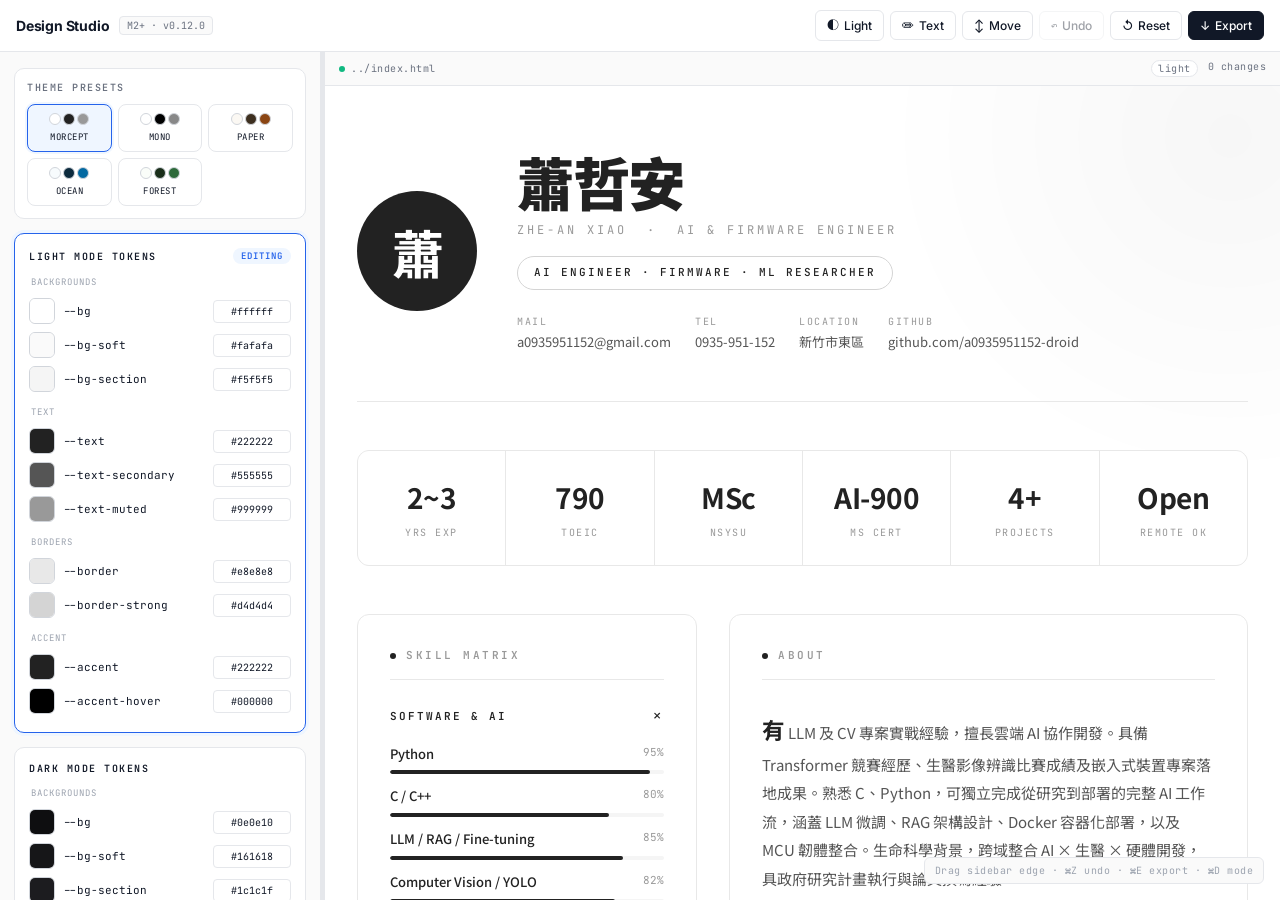
==== commit aae1c0a1: "v0.12.0 — 拆檔 + Studio 改進（resize / panel 跨欄拖曳）+ 1000 行守則 拆檔（每檔 < 900 行） - index.html (1152→308) + ass" ====
--- a/tools/studio.html
+++ b/tools/studio.html
@@ -5,420 +5,14 @@
     <meta name="viewport" content="width=device-width, initial-scale=1.0">
     <title>Design Studio · 0520 Resume</title>
     <link href="https://fonts.googleapis.com/css2?family=Inter:wght@400;500;600;700&family=JetBrains+Mono:wght@400;500&display=swap" rel="stylesheet">
-    <style>
-        :root {
-            --s-bg: #ffffff;
-            --s-panel: #fafafa;
-            --s-panel-2: #f3f4f6;
-            --s-text: #111827;
-            --s-text-dim: #6b7280;
-            --s-text-muted: #9ca3af;
-            --s-border: #e5e7eb;
-            --s-border-strong: #d1d5db;
-            --s-accent: #2563eb;
-            --s-accent-soft: #eff6ff;
-            --s-success: #10b981;
-            --s-danger: #ef4444;
-        }
-        * { margin: 0; padding: 0; box-sizing: border-box; }
-        html, body { height: 100%; overflow: hidden; }
-        body {
-            font-family: 'Inter', -apple-system, BlinkMacSystemFont, sans-serif;
-            background: var(--s-bg);
-            color: var(--s-text);
-            display: flex;
-            flex-direction: column;
-            -webkit-font-smoothing: antialiased;
-            -moz-osx-font-smoothing: grayscale;
-        }
-
-        /* HEADER */
-        header {
-            display: flex;
-            align-items: center;
-            justify-content: space-between;
-            padding: 10px 16px;
-            border-bottom: 1px solid var(--s-border);
-            background: var(--s-bg);
-            flex-shrink: 0;
-            min-height: 52px;
-            gap: 16px;
-        }
-        .brand { display: flex; align-items: center; gap: 10px; flex-shrink: 0; }
-        .brand-name { font-weight: 700; font-size: 14px; letter-spacing: -0.2px; }
-        .brand-tag {
-            font-family: 'JetBrains Mono', monospace;
-            font-size: 10px;
-            color: var(--s-text-dim);
-            padding: 2px 7px;
-            border: 1px solid var(--s-border);
-            border-radius: 4px;
-            background: var(--s-panel);
-        }
-        .actions { display: flex; gap: 6px; align-items: center; flex-wrap: wrap; justify-content: flex-end; }
-        .btn {
-            font-family: inherit;
-            font-size: 12px;
-            font-weight: 500;
-            padding: 6px 11px;
-            border-radius: 6px;
-            border: 1px solid var(--s-border);
-            background: var(--s-bg);
-            color: var(--s-text);
-            cursor: pointer;
-            transition: all 0.15s;
-            display: inline-flex;
-            align-items: center;
-            gap: 5px;
-            white-space: nowrap;
-        }
-        .btn:hover { background: var(--s-panel); border-color: var(--s-border-strong); }
-        .btn:disabled { opacity: 0.4; cursor: not-allowed; }
-        .btn:disabled:hover { background: var(--s-bg); border-color: var(--s-border); }
-        .btn.primary {
-            background: var(--s-text);
-            color: var(--s-bg);
-            border-color: var(--s-text);
-        }
-        .btn.primary:hover { background: #000; }
-        .btn.toggle.active {
-            background: var(--s-accent);
-            color: white;
-            border-color: var(--s-accent);
-        }
-        .btn.toggle.active:hover { background: #1d4ed8; }
-        .btn .dot {
-            width: 6px;
-            height: 6px;
-            border-radius: 50%;
-            background: var(--s-success);
-            display: inline-block;
-        }
-
-        /* MAIN LAYOUT */
-        main {
-            flex: 1;
-            display: grid;
-            grid-template-columns: 320px 1fr;
-            overflow: hidden;
-            min-height: 0;
-        }
-
-        /* SIDEBAR */
-        aside {
-            border-right: 1px solid var(--s-border);
-            background: var(--s-panel);
-            overflow-y: auto;
-            padding: 16px 14px 40px;
-        }
-        aside::-webkit-scrollbar { width: 8px; }
-        aside::-webkit-scrollbar-thumb { background: var(--s-border-strong); border-radius: 4px; }
-        aside::-webkit-scrollbar-track { background: transparent; }
-
-        /* THEME PRESETS */
-        .presets-section {
-            background: var(--s-bg);
-            border: 1px solid var(--s-border);
-            border-radius: 10px;
-            padding: 12px;
-            margin-bottom: 14px;
-        }
-        .preset-grid {
-            display: grid;
-            grid-template-columns: repeat(5, 1fr);
-            gap: 6px;
-        }
-        .preset-btn {
-            background: var(--s-bg);
-            border: 1px solid var(--s-border);
-            border-radius: 8px;
-            padding: 8px 4px;
-            cursor: pointer;
-            display: flex;
-            flex-direction: column;
-            align-items: center;
-            gap: 6px;
-            transition: all 0.15s;
-            font-family: inherit;
-        }
-        .preset-btn:hover { border-color: var(--s-accent); transform: translateY(-1px); }
-        .preset-btn.active {
-            border-color: var(--s-accent);
-            background: var(--s-accent-soft);
-            box-shadow: 0 0 0 2px var(--s-accent-soft);
-        }
-        .preset-swatches {
-            display: flex;
-            gap: 2px;
-        }
-        .preset-swatches span {
-            width: 12px;
-            height: 12px;
-            border-radius: 50%;
-            border: 1px solid var(--s-border-strong);
-        }
-        .preset-name {
-            font-family: 'JetBrains Mono', monospace;
-            font-size: 9px;
-            letter-spacing: 0.5px;
-            color: var(--s-text);
-            text-transform: uppercase;
-        }
-
-        /* MODE SECTION (token editors) */
-        .mode-section {
-            background: var(--s-bg);
-            border: 1px solid var(--s-border);
-            border-radius: 10px;
-            padding: 14px;
-            margin-bottom: 14px;
-        }
-        .mode-section.active {
-            border-color: var(--s-accent);
-            box-shadow: 0 0 0 3px var(--s-accent-soft);
-        }
-        .mode-title {
-            display: flex;
-            align-items: center;
-            justify-content: space-between;
-            font-family: 'JetBrains Mono', monospace;
-            font-size: 10px;
-            font-weight: 600;
-            letter-spacing: 1.5px;
-            text-transform: uppercase;
-            color: var(--s-text);
-            margin-bottom: 12px;
-        }
-        .mode-title .pill {
-            font-size: 9px;
-            color: var(--s-accent);
-            background: var(--s-accent-soft);
-            padding: 2px 8px;
-            border-radius: 100px;
-            letter-spacing: 1px;
-        }
-        .section-title {
-            font-family: 'JetBrains Mono', monospace;
-            font-size: 10px;
-            font-weight: 600;
-            letter-spacing: 1.5px;
-            text-transform: uppercase;
-            color: var(--s-text-dim);
-            margin-bottom: 10px;
-        }
-
-        .token-group { margin-bottom: 10px; }
-        .token-group:last-child { margin-bottom: 0; }
-        .token-group-title {
-            font-family: 'JetBrains Mono', monospace;
-            font-size: 9px;
-            color: var(--s-text-muted);
-            letter-spacing: 1px;
-            text-transform: uppercase;
-            margin-bottom: 6px;
-            padding-left: 2px;
-        }
-        .token-row {
-            display: grid;
-            grid-template-columns: 26px 1fr 78px;
-            align-items: center;
-            gap: 8px;
-            padding: 4px 0;
-        }
-        .swatch {
-            width: 26px;
-            height: 26px;
-            border-radius: 6px;
-            border: 1px solid var(--s-border-strong);
-            cursor: pointer;
-            position: relative;
-            overflow: hidden;
-            transition: transform 0.15s;
-            background-image:
-                linear-gradient(45deg, #eee 25%, transparent 25%),
-                linear-gradient(-45deg, #eee 25%, transparent 25%),
-                linear-gradient(45deg, transparent 75%, #eee 75%),
-                linear-gradient(-45deg, transparent 75%, #eee 75%);
-            background-size: 8px 8px;
-            background-position: 0 0, 0 4px, 4px -4px, -4px 0px;
-        }
-        .swatch::after {
-            content: '';
-            position: absolute;
-            inset: 0;
-            background: var(--c, #fff);
-        }
-        .swatch:hover { transform: scale(1.05); }
-        .swatch input[type="color"] {
-            position: absolute;
-            inset: 0;
-            cursor: pointer;
-            opacity: 0;
-            border: none;
-            padding: 0;
-            z-index: 2;
-        }
-        .token-name {
-            font-family: 'JetBrains Mono', monospace;
-            font-size: 11px;
-            color: var(--s-text);
-            overflow: hidden;
-            text-overflow: ellipsis;
-            white-space: nowrap;
-        }
-        .token-hex {
-            font-family: 'JetBrains Mono', monospace;
-            font-size: 10px;
-            padding: 4px 6px;
-            border: 1px solid var(--s-border);
-            border-radius: 4px;
-            background: var(--s-bg);
-            color: var(--s-text);
-            width: 78px;
-            text-align: center;
-            outline: none;
-            transition: border-color 0.15s, box-shadow 0.15s;
-        }
-        .token-hex:focus {
-            border-color: var(--s-accent);
-            box-shadow: 0 0 0 3px var(--s-accent-soft);
-        }
-        .token-hex.invalid {
-            border-color: var(--s-danger);
-            background: #fef2f2;
-        }
-
-        /* MODE INFO panel */
-        .mode-info {
-            background: var(--s-accent-soft);
-            border: 1px solid var(--s-accent);
-            border-radius: 8px;
-            padding: 10px 12px;
-            margin-bottom: 14px;
-            font-size: 11px;
-            color: #1d4ed8;
-            line-height: 1.5;
-            display: none;
-        }
-        .mode-info.show { display: block; }
-        .mode-info strong { font-weight: 600; }
-        .mode-info kbd {
-            font-family: 'JetBrains Mono', monospace;
-            background: white;
-            border: 1px solid var(--s-border-strong);
-            padding: 1px 5px;
-            border-radius: 3px;
-            font-size: 10px;
-        }
-
-        /* PREVIEW */
-        .preview-area {
-            position: relative;
-            background: #f0f0f3;
-            overflow: hidden;
-            display: flex;
-            flex-direction: column;
-        }
-        .preview-bar {
-            display: flex;
-            align-items: center;
-            justify-content: space-between;
-            padding: 8px 14px;
-            background: var(--s-panel);
-            border-bottom: 1px solid var(--s-border);
-            font-family: 'JetBrains Mono', monospace;
-            font-size: 10px;
-            color: var(--s-text-dim);
-            letter-spacing: 0.5px;
-            flex-shrink: 0;
-        }
-        .preview-bar .path { display: flex; align-items: center; gap: 6px; }
-        .preview-bar .dot {
-            width: 6px;
-            height: 6px;
-            border-radius: 50%;
-            background: var(--s-success);
-        }
-        .preview-bar .meta { display: flex; gap: 12px; }
-        .preview-bar .meta .mode-badge {
-            padding: 1px 6px;
-            border-radius: 100px;
-            background: var(--s-bg);
-            border: 1px solid var(--s-border);
-        }
-        .preview-bar .meta .changes-badge.has-changes {
-            color: var(--s-accent);
-            font-weight: 600;
-        }
-        .preview-frame-wrap {
-            flex: 1;
-            overflow: auto;
-            background: #f0f0f3;
-            position: relative;
-        }
-        iframe {
-            width: 100%;
-            height: 100%;
-            border: none;
-            background: white;
-            display: block;
-        }
-
-        /* TOAST */
-        .toast {
-            position: fixed;
-            bottom: 20px;
-            left: 50%;
-            transform: translateX(-50%) translateY(20px);
-            background: var(--s-text);
-            color: var(--s-bg);
-            padding: 10px 18px;
-            border-radius: 8px;
-            font-size: 12px;
-            font-weight: 500;
-            opacity: 0;
-            transition: opacity 0.2s, transform 0.2s;
-            pointer-events: none;
-            z-index: 1000;
-            box-shadow: 0 8px 24px rgba(0,0,0,0.18);
-            white-space: pre-line;
-            text-align: center;
-        }
-        .toast.show {
-            opacity: 1;
-            transform: translateX(-50%) translateY(0);
-        }
-
-        .help-tip {
-            position: fixed;
-            bottom: 16px;
-            right: 16px;
-            font-family: 'JetBrains Mono', monospace;
-            font-size: 10px;
-            color: var(--s-text-muted);
-            background: var(--s-panel);
-            padding: 6px 10px;
-            border: 1px solid var(--s-border);
-            border-radius: 6px;
-            letter-spacing: 0.5px;
-            pointer-events: none;
-        }
-
-        @media (max-width: 800px) {
-            main { grid-template-columns: 1fr; grid-template-rows: auto 1fr; }
-            aside { border-right: none; border-bottom: 1px solid var(--s-border); max-height: 50vh; }
-            .actions .btn .lbl { display: none; }
-            .preset-grid { grid-template-columns: repeat(5, 1fr); }
-            .preset-name { display: none; }
-        }
-    </style>
+    <link rel="stylesheet" href="studio.css">
 </head>
 <body>
 
 <header>
     <div class="brand">
         <div class="brand-name">Design Studio</div>
-        <div class="brand-tag">M2 · v0.11.0</div>
+        <div class="brand-tag">M2+ · v0.12.0</div>
     </div>
     <div class="actions">
         <button class="btn" id="mode-toggle"><span>◐</span><span class="lbl">Light</span></button>
@@ -438,15 +32,16 @@
             <div class="preset-grid" id="preset-grid"></div>
         </div>
 
-        <!-- MODE INFO (text edit / move hints) -->
+        <!-- MODE INFO HINTS -->
         <div class="mode-info" id="info-text">
             <strong>✏ Text Edit Mode</strong><br>
             點擊履歷上任何文字直接編輯。完成後點別處離開（自動儲存）。<br>
-            <kbd>Esc</kbd> 退出編輯　·　<kbd>⌘Z</kbd> 還原
+            <kbd>Esc</kbd> 退出　·　<kbd>⌘Z</kbd> 還原
         </div>
         <div class="mode-info" id="info-move">
             <strong>↕ Move Mode</strong><br>
-            拖曳工作經歷 / 專案 / 學歷 / 證照 / 語言項目重新排序。<br>
+            拖曳項目重新排序（工作經歷 / 專案 / 學歷 / 證照 / 語言）。<br>
+            <strong>面板</strong>可整塊拖曳（左右欄互換、上下重排）— 拖標題即可。<br>
             <kbd>Esc</kbd> 退出　·　<kbd>⌘Z</kbd> 還原
         </div>
 
@@ -469,6 +64,8 @@
         </div>
     </aside>
 
+    <div class="resize-handle" id="resize-handle" title="拖曳調整側欄寬度"></div>
+
     <div class="preview-area">
         <div class="preview-bar">
             <div class="path">
@@ -487,743 +84,8 @@
 </main>
 
 <div class="toast" id="toast"></div>
-<div class="help-tip">Click swatch · ⌘Z undo · ⌘E export</div>
+<div class="help-tip">Drag sidebar edge · ⌘Z undo · ⌘E export · ⌘D mode</div>
 
-<script>
-'use strict';
-
-// ============================================================
-// DEFAULT TOKENS (matches index.html v0.9 morcept theme)
-// ============================================================
-const DEFAULT_TOKENS = {
-    light: {
-        '--bg':            { value: '#ffffff', group: 'Backgrounds' },
-        '--bg-soft':       { value: '#fafafa', group: 'Backgrounds' },
-        '--bg-section':    { value: '#f5f5f5', group: 'Backgrounds' },
-        '--text':          { value: '#222222', group: 'Text' },
-        '--text-secondary':{ value: '#555555', group: 'Text' },
-        '--text-muted':    { value: '#999999', group: 'Text' },
-        '--border':        { value: '#e8e8e8', group: 'Borders' },
-        '--border-strong': { value: '#d4d4d4', group: 'Borders' },
-        '--accent':        { value: '#222222', group: 'Accent' },
-        '--accent-hover':  { value: '#000000', group: 'Accent' },
-    },
-    dark: {
-        '--bg':            { value: '#0e0e10', group: 'Backgrounds' },
-        '--bg-soft':       { value: '#161618', group: 'Backgrounds' },
-        '--bg-section':    { value: '#1c1c1f', group: 'Backgrounds' },
-        '--text':          { value: '#f0f0f0', group: 'Text' },
-        '--text-secondary':{ value: '#b0b0b0', group: 'Text' },
-        '--text-muted':    { value: '#707070', group: 'Text' },
-        '--border':        { value: '#2a2a2e', group: 'Borders' },
-        '--border-strong': { value: '#3a3a3f', group: 'Borders' },
-        '--accent':        { value: '#f0f0f0', group: 'Accent' },
-        '--accent-hover':  { value: '#ffffff', group: 'Accent' },
-    }
-};
-const GROUPS = ['Backgrounds', 'Text', 'Borders', 'Accent'];
-
-// ============================================================
-// THEME PRESETS
-// ============================================================
-const PRESETS = {
-    morcept: {
-        name: 'Morcept',
-        swatches: ['#ffffff', '#222222', '#999999'],
-        light: {'--bg':'#ffffff','--bg-soft':'#fafafa','--bg-section':'#f5f5f5','--text':'#222222','--text-secondary':'#555555','--text-muted':'#999999','--border':'#e8e8e8','--border-strong':'#d4d4d4','--accent':'#222222','--accent-hover':'#000000'},
-        dark:  {'--bg':'#0e0e10','--bg-soft':'#161618','--bg-section':'#1c1c1f','--text':'#f0f0f0','--text-secondary':'#b0b0b0','--text-muted':'#707070','--border':'#2a2a2e','--border-strong':'#3a3a3f','--accent':'#f0f0f0','--accent-hover':'#ffffff'}
-    },
-    mono: {
-        name: 'Mono',
-        swatches: ['#ffffff', '#000000', '#888888'],
-        light: {'--bg':'#ffffff','--bg-soft':'#f5f5f5','--bg-section':'#eeeeee','--text':'#000000','--text-secondary':'#444444','--text-muted':'#888888','--border':'#dddddd','--border-strong':'#bbbbbb','--accent':'#000000','--accent-hover':'#222222'},
-        dark:  {'--bg':'#000000','--bg-soft':'#0a0a0a','--bg-section':'#141414','--text':'#ffffff','--text-secondary':'#cccccc','--text-muted':'#888888','--border':'#2a2a2a','--border-strong':'#444444','--accent':'#ffffff','--accent-hover':'#eeeeee'}
-    },
-    paper: {
-        name: 'Paper',
-        swatches: ['#fbf8f3', '#3d2f1f', '#8b4513'],
-        light: {'--bg':'#fbf8f3','--bg-soft':'#f5f0e5','--bg-section':'#eee7d8','--text':'#3d2f1f','--text-secondary':'#6b5742','--text-muted':'#9a8970','--border':'#d9cdb6','--border-strong':'#b8a78a','--accent':'#8b4513','--accent-hover':'#6b3410'},
-        dark:  {'--bg':'#1a1410','--bg-soft':'#211a14','--bg-section':'#2a2218','--text':'#f0e5d0','--text-secondary':'#c5b89e','--text-muted':'#8a7960','--border':'#3a2f24','--border-strong':'#54462f','--accent':'#d4a574','--accent-hover':'#e8b884'}
-    },
-    ocean: {
-        name: 'Ocean',
-        swatches: ['#f7fbfd', '#0c2a3d', '#0369a1'],
-        light: {'--bg':'#f7fbfd','--bg-soft':'#eef6fa','--bg-section':'#e0eef4','--text':'#0c2a3d','--text-secondary':'#3a5e7a','--text-muted':'#7a98aa','--border':'#c5dde8','--border-strong':'#9ec0d4','--accent':'#0369a1','--accent-hover':'#024c75'},
-        dark:  {'--bg':'#0a1922','--bg-soft':'#0f2230','--bg-section':'#15303f','--text':'#e0eef5','--text-secondary':'#a8c4d4','--text-muted':'#647e8e','--border':'#1f3a4b','--border-strong':'#2f5165','--accent':'#38bdf8','--accent-hover':'#56cef9'}
-    },
-    forest: {
-        name: 'Forest',
-        swatches: ['#fafdf9', '#1a2e1a', '#2d6a3a'],
-        light: {'--bg':'#fafdf9','--bg-soft':'#f1f7ed','--bg-section':'#e2efdc','--text':'#1a2e1a','--text-secondary':'#3d5a3d','--text-muted':'#7a907a','--border':'#c4d6c0','--border-strong':'#9bb89b','--accent':'#2d6a3a','--accent-hover':'#1f5028'},
-        dark:  {'--bg':'#0c1410','--bg-soft':'#11201a','--bg-section':'#1a2e22','--text':'#e0ebd9','--text-secondary':'#b5c8a8','--text-muted':'#677a5e','--border':'#243024','--border-strong':'#3a4a34','--accent':'#4ade80','--accent-hover':'#65e495'}
-    }
-};
-
-// ============================================================
-// MOVABLE CONTAINERS
-// ============================================================
-const CONTAINERS = {
-    experience: {
-        childSelector: '.exp-item',
-        getId: el => el.querySelector('.exp-title')?.dataset.i18n || el.querySelector('.exp-title')?.textContent.trim()
-    },
-    projects: {
-        childSelector: '.project-item',
-        getId: el => el.querySelector('.project-name')?.dataset.i18n || el.querySelector('.project-name')?.textContent.trim().split(' ')[0]
-    },
-    education: {
-        childSelector: '.edu-item',
-        getId: el => el.querySelector('.edu-school')?.dataset.i18n
-    },
-    certifications: {
-        childSelector: '.cert-item',
-        getId: el => el.querySelector('.cert-name')?.dataset.i18n
-    },
-    languages: {
-        childSelector: '.lang-item',
-        getId: el => el.querySelector('.lang-name')?.textContent.trim()
-    }
-};
-
-// ============================================================
-// STATE
-// ============================================================
-const STORAGE_KEY = 'studio_state_v2';
-const STUDIO_VERSION = '0.11.0-M2';
-
-function defaultTokensFlat() {
-    const out = { light: {}, dark: {} };
-    for (const m of ['light', 'dark']) {
-        for (const [k, v] of Object.entries(DEFAULT_TOKENS[m])) out[m][k] = v.value;
-    }
-    return out;
-}
-
-function loadState() {
-    try {
-        const s = JSON.parse(localStorage.getItem(STORAGE_KEY));
-        if (s && s.tokens && s.tokens.light && s.tokens.dark) {
-            s.textPatches ??= {};
-            s.movePatches ??= {};
-            s.history ??= [];
-            s.currentPreset ??= 'morcept';
-            s.textEditMode ??= false;
-            s.moveMode ??= false;
-            return s;
-        }
-    } catch (e) {}
-    return {
-        tokens: defaultTokensFlat(),
-        darkMode: false,
-        textPatches: {},
-        movePatches: {},
-        history: [],
-        currentPreset: 'morcept',
-        textEditMode: false,
-        moveMode: false
-    };
-}
-
-function saveState() {
-    const toSave = { ...state };
-    localStorage.setItem(STORAGE_KEY, JSON.stringify(toSave));
-}
-
-const state = loadState();
-const iframe = document.getElementById('preview');
-let dragSrc = null;
-
-// ============================================================
-// HISTORY (Undo)
-// ============================================================
-function snapshotState() {
-    return {
-        tokens: structuredClone(state.tokens),
-        textPatches: structuredClone(state.textPatches),
-        movePatches: structuredClone(state.movePatches),
-        darkMode: state.darkMode,
-        currentPreset: state.currentPreset
-    };
-}
-
-function pushHistory(label) {
-    state.history.push({ snapshot: snapshotState(), label, time: Date.now() });
-    if (state.history.length > 50) state.history.shift();
-    updateUndoBtn();
-}
-
-function undo() {
-    if (state.history.length === 0) {
-        toast('沒有可還原的步驟');
-        return;
-    }
-    const entry = state.history.pop();
-    state.tokens = entry.snapshot.tokens;
-    state.textPatches = entry.snapshot.textPatches;
-    state.movePatches = entry.snapshot.movePatches;
-    state.darkMode = entry.snapshot.darkMode;
-    state.currentPreset = entry.snapshot.currentPreset;
-    saveState();
-    renderControls();
-    applyToIframe();
-    updateChangeCount();
-    updateUndoBtn();
-    toast('↶ 已還原：' + entry.label);
-}
-
-function updateUndoBtn() {
-    document.getElementById('undo-btn').disabled = state.history.length === 0;
-}
-
-// ============================================================
-// TOKEN ROW RENDERING
-// ============================================================
-function isValidHex(v) {
-    return /^#[0-9a-fA-F]{6}$/.test(v);
-}
-
-function buildTokenRow(mode, varName, value) {
-    const row = document.createElement('div');
-    row.className = 'token-row';
-    row.innerHTML = `
-        <div class="swatch" style="--c:${value}">
-            <input type="color" value="${value}" data-mode="${mode}" data-var="${varName}" data-kind="color">
-        </div>
-        <div class="token-name" title="${varName}">${varName}</div>
-        <input type="text" class="token-hex" value="${value}" data-mode="${mode}" data-var="${varName}" data-kind="hex" maxlength="7" spellcheck="false">
-    `;
-    return row;
-}
-
-function renderControls() {
-    for (const mode of ['light', 'dark']) {
-        const container = document.getElementById(`${mode}-tokens`);
-        container.innerHTML = '';
-        for (const groupName of GROUPS) {
-            const groupDiv = document.createElement('div');
-            groupDiv.className = 'token-group';
-            const title = document.createElement('div');
-            title.className = 'token-group-title';
-            title.textContent = groupName;
-            groupDiv.appendChild(title);
-            for (const [varName, meta] of Object.entries(DEFAULT_TOKENS[mode])) {
-                if (meta.group !== groupName) continue;
-                groupDiv.appendChild(buildTokenRow(mode, varName, state.tokens[mode][varName]));
-            }
-            container.appendChild(groupDiv);
-        }
-    }
-    renderPresets();
-    updateActiveSection();
-    updateChangeCount();
-    updateUndoBtn();
-    updateToggleStates();
-}
-
-function renderPresets() {
-    const grid = document.getElementById('preset-grid');
-    grid.innerHTML = '';
-    for (const [key, preset] of Object.entries(PRESETS)) {
-        const btn = document.createElement('button');
-        btn.className = 'preset-btn' + (state.currentPreset === key ? ' active' : '');
-        btn.dataset.preset = key;
-        btn.innerHTML = `
-            <div class="preset-swatches">
-                ${preset.swatches.map(c => `<span style="background:${c}"></span>`).join('')}
-            </div>
-            <span class="preset-name">${preset.name}</span>
-        `;
-        btn.addEventListener('click', () => applyPreset(key));
-        grid.appendChild(btn);
-    }
-}
-
-function updateActiveSection() {
-    document.getElementById('section-light').classList.toggle('active', !state.darkMode);
-    document.getElementById('section-dark').classList.toggle('active', state.darkMode);
-    document.getElementById('light-pill').style.display = state.darkMode ? 'none' : '';
-    document.getElementById('dark-pill').style.display = state.darkMode ? '' : 'none';
-    document.getElementById('meta-mode').textContent = state.darkMode ? 'dark' : 'light';
-    const btn = document.getElementById('mode-toggle');
-    btn.innerHTML = state.darkMode ? '<span>◑</span><span class="lbl">Dark</span>' : '<span>◐</span><span class="lbl">Light</span>';
-}
-
-function updateToggleStates() {
-    document.getElementById('text-edit-toggle').classList.toggle('active', state.textEditMode);
-    document.getElementById('move-toggle').classList.toggle('active', state.moveMode);
-    document.getElementById('info-text').classList.toggle('show', state.textEditMode);
-    document.getElementById('info-move').classList.toggle('show', state.moveMode);
-}
-
-function countChanges() {
-    const defaults = defaultTokensFlat();
-    let n = 0;
-    for (const m of ['light', 'dark']) {
-        for (const [k, v] of Object.entries(state.tokens[m])) {
-            if (defaults[m][k].toLowerCase() !== v.toLowerCase()) n++;
-        }
-    }
-    n += Object.keys(state.textPatches).length;
-    n += Object.keys(state.movePatches).length;
-    return n;
-}
-
-function updateChangeCount() {
-    const n = countChanges();
-    const el = document.getElementById('meta-changes');
-    el.textContent = n === 1 ? '1 change' : `${n} changes`;
-    el.classList.toggle('has-changes', n > 0);
-}
-
-// ============================================================
-// IFRAME OVERRIDES
-// ============================================================
-function buildOverridesCss() {
-    const lightCss = Object.entries(state.tokens.light).map(([k, v]) => `${k}: ${v};`).join(' ');
-    const darkCss = Object.entries(state.tokens.dark).map(([k, v]) => `${k}: ${v};`).join(' ');
-    return `:root { ${lightCss} } body.dark-mode { ${darkCss} } .ctrl-btns, .export-btn { display: none !important; }`;
-}
-
-function injectOverrideStyle(doc) {
-    let style = doc.getElementById('studio-overrides');
-    if (!style) {
-        style = doc.createElement('style');
-        style.id = 'studio-overrides';
-        doc.head.appendChild(style);
-    }
-    style.textContent = buildOverridesCss();
-}
-
-function applyTextPatches(doc) {
-    for (const [key, html] of Object.entries(state.textPatches)) {
-        const el = doc.querySelector(`[data-i18n="${CSS.escape(key)}"]`);
-        if (el) el.innerHTML = html;
-    }
-}
-
-function applyMovePatches(doc) {
-    for (const [key, order] of Object.entries(state.movePatches)) {
-        const cfg = CONTAINERS[key];
-        if (!cfg) continue;
-        const sample = doc.querySelector(cfg.childSelector);
-        if (!sample) continue;
-        const parent = sample.parentElement;
-        const children = Array.from(parent.querySelectorAll(`:scope > ${cfg.childSelector}`));
-        const byId = new Map();
-        children.forEach(el => byId.set(cfg.getId(el), el));
-        for (const id of order) {
-            const el = byId.get(id);
-            if (el) parent.appendChild(el);
-        }
-        for (const el of children) {
-            if (!order.includes(cfg.getId(el))) parent.appendChild(el);
-        }
-    }
-}
-
-function applyToIframe() {
-    const doc = iframe.contentDocument;
-    if (!doc || !doc.body) return;
-    injectOverrideStyle(doc);
-    applyTextPatches(doc);
-    applyMovePatches(doc);
-    doc.body.classList.toggle('dark-mode', state.darkMode);
-    // Re-apply edit/move modes if toggled
-    setTextEditMode(state.textEditMode);
-    setMoveMode(state.moveMode);
-}
-
-// ============================================================
-// TEXT EDIT MODE
-// ============================================================
-function setTextEditMode(on) {
-    state.textEditMode = on;
-    const doc = iframe.contentDocument;
-    if (!doc) return;
-    const editables = doc.querySelectorAll('[data-i18n]');
-    editables.forEach(el => {
-        if (on) {
-            el.contentEditable = 'true';
-            el.classList.add('studio-editable');
-        } else {
-            el.removeAttribute('contenteditable');
-            el.classList.remove('studio-editable');
-        }
-    });
-    let style = doc.getElementById('studio-text-edit-style');
-    if (on && !style) {
-        style = doc.createElement('style');
-        style.id = 'studio-text-edit-style';
-        style.textContent = `
-            .studio-editable {
-                outline: 2px dashed #2563eb !important;
-                outline-offset: 3px;
-                cursor: text !important;
-                min-height: 1em;
-                border-radius: 2px;
-                transition: outline-color 0.15s, background 0.15s;
-            }
-            .studio-editable:hover { outline-color: #1d4ed8 !important; background: rgba(37,99,235,0.04); }
-            .studio-editable:focus { outline-color: #1d4ed8 !important; background: rgba(37,99,235,0.08); }
-        `;
-        doc.head.appendChild(style);
-    } else if (!on && style) {
-        style.remove();
-    }
-    updateToggleStates();
-}
-
-function handleTextEditBlur(e) {
-    if (!e.target.matches?.('.studio-editable')) return;
-    const key = e.target.dataset.i18n;
-    if (!key) return;
-    const html = e.target.innerHTML.trim();
-    const defaultHtml = e.target.dataset.studioDefault;
-    if (defaultHtml === undefined) {
-        e.target.dataset.studioDefault = html;
-        return;
-    }
-    if (state.textPatches[key] === html) return;
-    pushHistory('text:' + key);
-    if (html === defaultHtml) {
-        delete state.textPatches[key];
-    } else {
-        state.textPatches[key] = html;
-    }
-    saveState();
-    updateChangeCount();
-}
-
-// ============================================================
-// MOVE MODE
-// ============================================================
-function setMoveMode(on) {
-    state.moveMode = on;
-    const doc = iframe.contentDocument;
-    if (!doc) return;
-    const movables = doc.querySelectorAll('.exp-item, .project-item, .edu-item, .cert-item, .lang-item');
-    movables.forEach(el => {
-        if (on) {
-            el.draggable = true;
-            el.classList.add('studio-movable');
-        } else {
-            el.draggable = false;
-            el.classList.remove('studio-movable');
-        }
-    });
-    let style = doc.getElementById('studio-move-style');
-    if (on && !style) {
-        style = doc.createElement('style');
-        style.id = 'studio-move-style';
-        style.textContent = `
-            .studio-movable {
-                cursor: move !important;
-                position: relative;
-                transition: transform 0.15s, opacity 0.15s;
-            }
-            .studio-movable:hover {
-                outline: 2px dashed #2563eb !important;
-                outline-offset: 2px;
-                border-radius: 4px;
-            }
-            .studio-movable::before {
-                content: '⋮⋮';
-                position: absolute;
-                left: -16px;
-                top: 50%;
-                transform: translateY(-50%);
-                color: #2563eb;
-                font-size: 14px;
-                letter-spacing: -3px;
-                font-weight: 900;
-                opacity: 0.8;
-                pointer-events: none;
-            }
-            .studio-movable.dragging { opacity: 0.4; }
-            .studio-movable.drag-over-top { box-shadow: 0 -3px 0 #2563eb; }
-            .studio-movable.drag-over-bottom { box-shadow: 0 3px 0 #2563eb; }
-        `;
-        doc.head.appendChild(style);
-    } else if (!on && style) {
-        style.remove();
-    }
-    updateToggleStates();
-}
-
-function attachIframeListeners() {
-    const doc = iframe.contentDocument;
-    if (!doc || doc._studioListenersAttached) return;
-    doc._studioListenersAttached = true;
-
-    // Text edit blur
-    doc.addEventListener('blur', handleTextEditBlur, true);
-
-    // Move: drag & drop
-    doc.addEventListener('dragstart', (e) => {
-        const t = e.target.classList?.contains('studio-movable') ? e.target : null;
-        if (!t) return;
-        dragSrc = t;
-        t.classList.add('dragging');
-        e.dataTransfer.effectAllowed = 'move';
-        try { e.dataTransfer.setData('text/plain', ''); } catch {}
-    });
-    doc.addEventListener('dragend', (e) => {
-        if (e.target.classList?.contains('studio-movable')) e.target.classList.remove('dragging');
-        doc.querySelectorAll('.drag-over-top, .drag-over-bottom').forEach(el => el.classList.remove('drag-over-top', 'drag-over-bottom'));
-        dragSrc = null;
-    });
-    doc.addEventListener('dragover', (e) => {
-        if (!dragSrc) return;
-        const target = e.target.closest?.('.studio-movable');
-        if (!target || target === dragSrc || target.parentNode !== dragSrc.parentNode) return;
-        e.preventDefault();
-        doc.querySelectorAll('.drag-over-top, .drag-over-bottom').forEach(el => el.classList.remove('drag-over-top', 'drag-over-bottom'));
-        const rect = target.getBoundingClientRect();
-        const before = e.clientY < rect.top + rect.height / 2;
-        target.classList.add(before ? 'drag-over-top' : 'drag-over-bottom');
-    });
-    doc.addEventListener('drop', (e) => {
-        if (!dragSrc) return;
-        const target = e.target.closest?.('.studio-movable');
-        if (!target || target === dragSrc || target.parentNode !== dragSrc.parentNode) return;
-        e.preventDefault();
-        const parent = target.parentNode;
-        const rect = target.getBoundingClientRect();
-        const before = e.clientY < rect.top + rect.height / 2;
-        pushHistory('move:' + identifyContainer(parent));
-        parent.insertBefore(dragSrc, before ? target : target.nextSibling);
-        captureContainerOrder(parent);
-        target.classList.remove('drag-over-top', 'drag-over-bottom');
-        saveState();
-        updateChangeCount();
-    });
-
-    // ESC to exit modes
-    doc.addEventListener('keydown', (e) => {
-        if (e.key === 'Escape') {
-            if (state.textEditMode) { setTextEditMode(false); saveState(); toast('已退出文字編輯'); }
-            else if (state.moveMode) { setMoveMode(false); saveState(); toast('已退出排序模式'); }
-        }
-    });
-}
-
-function identifyContainer(parent) {
-    for (const [key, cfg] of Object.entries(CONTAINERS)) {
-        if (parent.querySelector(cfg.childSelector)?.parentElement === parent) return key;
-    }
-    return 'unknown';
-}
-
-function captureContainerOrder(parent) {
-    for (const [key, cfg] of Object.entries(CONTAINERS)) {
-        const sample = parent.querySelector(cfg.childSelector);
-        if (!sample || sample.parentElement !== parent) continue;
-        const order = Array.from(parent.querySelectorAll(`:scope > ${cfg.childSelector}`)).map(el => cfg.getId(el)).filter(Boolean);
-        state.movePatches[key] = order;
-        return;
-    }
-}
-
-// ============================================================
-// TOAST / UI
-// ============================================================
-function toast(msg) {
-    const t = document.getElementById('toast');
-    t.textContent = msg;
-    t.classList.add('show');
-    clearTimeout(toast._timer);
-    toast._timer = setTimeout(() => t.classList.remove('show'), 1900);
-}
-
-// ============================================================
-// PATCH JSON BUILD / EXPORT
-// ============================================================
-function buildPatch() {
-    const defaults = defaultTokensFlat();
-    const tokens = {};
-    const tokensDark = {};
-    for (const [k, v] of Object.entries(state.tokens.light)) {
-        if (defaults.light[k].toLowerCase() !== v.toLowerCase()) tokens[k] = v;
-    }
-    for (const [k, v] of Object.entries(state.tokens.dark)) {
-        if (defaults.dark[k].toLowerCase() !== v.toLowerCase()) tokensDark[k] = v;
-    }
-    return {
-        version: 'studio_patch_v2',
-        createdAt: new Date().toISOString(),
-        basedOn: { studioVersion: STUDIO_VERSION },
-        themePreset: state.currentPreset,
-        tokens,
-        tokensDark,
-        textPatches: { ...state.textPatches },
-        movePatches: { ...state.movePatches },
-        elementOverrides: [],
-        htmlPatches: []
-    };
-}
-
-async function exportPatch() {
-    const patch = buildPatch();
-    const isEmpty = Object.keys(patch.tokens).length === 0
-        && Object.keys(patch.tokensDark).length === 0
-        && Object.keys(patch.textPatches).length === 0
-        && Object.keys(patch.movePatches).length === 0;
-    if (isEmpty) {
-        toast('沒有修改可匯出');
-        return;
-    }
-    const json = JSON.stringify(patch, null, 2);
-    const blob = new Blob([json], { type: 'application/json' });
-    const url = URL.createObjectURL(blob);
-    const a = document.createElement('a');
-    a.href = url;
-    a.download = `studio-patch-${Date.now()}.json`;
-    document.body.appendChild(a);
-    a.click();
-    a.remove();
-    URL.revokeObjectURL(url);
-    let copied = false;
-    try {
-        await navigator.clipboard?.writeText(json);
-        copied = true;
-    } catch (e) {}
-    toast(copied ? '✓ Patch 已下載 + 複製剪貼簿' : '✓ Patch 已下載');
-}
-
-// ============================================================
-// PRESET APPLY
-// ============================================================
-function applyPreset(key) {
-    const preset = PRESETS[key];
-    if (!preset) return;
-    pushHistory('preset:' + key);
-    state.tokens = {
-        light: structuredClone(preset.light),
-        dark: structuredClone(preset.dark)
-    };
-    state.currentPreset = key;
-    saveState();
-    renderControls();
-    applyToIframe();
-    updateChangeCount();
-    toast(`套用 ${preset.name} 主題`);
-}
-
-// ============================================================
-// TOKEN CHANGE HANDLER
-// ============================================================
-let activeTokenSession = null;
-let tokenSessionTimer = null;
-
-function handleTokenChange(e) {
-    const t = e.target;
-    if (!t.dataset?.var) return;
-    const mode = t.dataset.mode;
-    const varName = t.dataset.var;
-    let val = t.value.trim();
-    if (t.dataset.kind === 'hex') {
-        if (!val.startsWith('#')) val = '#' + val;
-        if (!isValidHex(val)) {
-            t.classList.add('invalid');
-            return;
-        }
-        t.classList.remove('invalid');
-    }
-    val = val.toLowerCase();
-    if (state.tokens[mode][varName] === val) return;
-    // Push history once per "session" (continuous drag = one undo entry)
-    const sessionKey = mode + ':' + varName;
-    if (activeTokenSession !== sessionKey) {
-        pushHistory('token:' + varName);
-        activeTokenSession = sessionKey;
-    }
-    clearTimeout(tokenSessionTimer);
-    tokenSessionTimer = setTimeout(() => { activeTokenSession = null; }, 800);
-
-    state.tokens[mode][varName] = val;
-    const row = t.closest('.token-row');
-    if (row) {
-        row.querySelector('.swatch').style.setProperty('--c', val);
-        row.querySelectorAll(`input[data-var="${varName}"][data-mode="${mode}"]`).forEach(inp => {
-            if (inp !== t) inp.value = val;
-        });
-    }
-    applyToIframe();
-    saveState();
-    updateChangeCount();
-}
-
-// ============================================================
-// MODE / RESET / TOGGLES
-// ============================================================
-function toggleMode() {
-    pushHistory('mode-toggle');
-    state.darkMode = !state.darkMode;
-    updateActiveSection();
-    applyToIframe();
-    saveState();
-}
-
-function resetAll() {
-    if (countChanges() > 0 && !confirm('清空所有修改回到 Morcept 預設？\n（包含 token、文字編輯、排序）')) return;
-    pushHistory('reset');
-    state.tokens = defaultTokensFlat();
-    state.textPatches = {};
-    state.movePatches = {};
-    state.currentPreset = 'morcept';
-    // Reload iframe to clear DOM mutations
-    saveState();
-    renderControls();
-    iframe.src = '../index.html';
-    toast('已重置為 Morcept 預設');
-}
-
-function toggleTextEdit() {
-    setTextEditMode(!state.textEditMode);
-    saveState();
-}
-
-function toggleMoveMode() {
-    setMoveMode(!state.moveMode);
-    saveState();
-}
-
-// ============================================================
-// WIRE EVENTS
-// ============================================================
-document.addEventListener('input', handleTokenChange);
-document.addEventListener('change', handleTokenChange);
-
-document.getElementById('mode-toggle').addEventListener('click', toggleMode);
-document.getElementById('text-edit-toggle').addEventListener('click', toggleTextEdit);
-document.getElementById('move-toggle').addEventListener('click', toggleMoveMode);
-document.getElementById('undo-btn').addEventListener('click', undo);
-document.getElementById('reset-btn').addEventListener('click', resetAll);
-document.getElementById('export-btn').addEventListener('click', exportPatch);
-
-iframe.addEventListener('load', () => {
-    applyToIframe();
-    attachIframeListeners();
-});
-
-// Keyboard shortcuts
-document.addEventListener('keydown', (e) => {
-    if ((e.metaKey || e.ctrlKey) && e.key.toLowerCase() === 'z' && !e.shiftKey) {
-        e.preventDefault();
-        undo();
-    }
-    if ((e.metaKey || e.ctrlKey) && e.key.toLowerCase() === 'e') {
-        e.preventDefault();
-        exportPatch();
-    }
-    if ((e.metaKey || e.ctrlKey) && e.key.toLowerCase() === 'd') {
-        e.preventDefault();
-        toggleMode();
-    }
-});
-
-// Initial render
-renderControls();
-</script>
+<script src="studio.js"></script>
 </body>
 </html>
--- a/tools/studio.css
+++ b/tools/studio.css
@@ -0,0 +1,440 @@
+/* ============================================================
+   Design Studio · stylesheet
+   v0.12.0 — split from studio.html
+   ============================================================ */
+
+:root {
+    --s-bg: #ffffff;
+    --s-panel: #fafafa;
+    --s-panel-2: #f3f4f6;
+    --s-text: #111827;
+    --s-text-dim: #6b7280;
+    --s-text-muted: #9ca3af;
+    --s-border: #e5e7eb;
+    --s-border-strong: #d1d5db;
+    --s-accent: #2563eb;
+    --s-accent-soft: #eff6ff;
+    --s-success: #10b981;
+    --s-danger: #ef4444;
+    --sidebar-w: 320px;
+}
+
+* { margin: 0; padding: 0; box-sizing: border-box; }
+html, body { height: 100%; overflow: hidden; }
+body {
+    font-family: 'Inter', -apple-system, BlinkMacSystemFont, sans-serif;
+    background: var(--s-bg);
+    color: var(--s-text);
+    display: flex;
+    flex-direction: column;
+    -webkit-font-smoothing: antialiased;
+    -moz-osx-font-smoothing: grayscale;
+}
+
+/* ── HEADER ── */
+header {
+    display: flex;
+    align-items: center;
+    justify-content: space-between;
+    padding: 10px 16px;
+    border-bottom: 1px solid var(--s-border);
+    background: var(--s-bg);
+    flex-shrink: 0;
+    min-height: 52px;
+    gap: 16px;
+}
+.brand { display: flex; align-items: center; gap: 10px; flex-shrink: 0; }
+.brand-name { font-weight: 700; font-size: 14px; letter-spacing: -0.2px; }
+.brand-tag {
+    font-family: 'JetBrains Mono', monospace;
+    font-size: 10px;
+    color: var(--s-text-dim);
+    padding: 2px 7px;
+    border: 1px solid var(--s-border);
+    border-radius: 4px;
+    background: var(--s-panel);
+}
+.actions {
+    display: flex;
+    gap: 6px;
+    align-items: center;
+    flex-wrap: wrap;
+    justify-content: flex-end;
+}
+
+.btn {
+    font-family: inherit;
+    font-size: 12px;
+    font-weight: 500;
+    padding: 6px 11px;
+    border-radius: 6px;
+    border: 1px solid var(--s-border);
+    background: var(--s-bg);
+    color: var(--s-text);
+    cursor: pointer;
+    transition: all 0.15s;
+    display: inline-flex;
+    align-items: center;
+    gap: 5px;
+    white-space: nowrap;
+}
+.btn:hover { background: var(--s-panel); border-color: var(--s-border-strong); }
+.btn:disabled { opacity: 0.4; cursor: not-allowed; }
+.btn:disabled:hover { background: var(--s-bg); border-color: var(--s-border); }
+.btn.primary {
+    background: var(--s-text);
+    color: var(--s-bg);
+    border-color: var(--s-text);
+}
+.btn.primary:hover { background: #000; }
+.btn.toggle.active {
+    background: var(--s-accent);
+    color: white;
+    border-color: var(--s-accent);
+}
+.btn.toggle.active:hover { background: #1d4ed8; }
+
+/* ── MAIN LAYOUT ── */
+main {
+    flex: 1;
+    display: grid;
+    grid-template-columns: var(--sidebar-w) 5px 1fr;
+    overflow: hidden;
+    min-height: 0;
+}
+
+/* ── RESIZE HANDLE ── */
+.resize-handle {
+    background: var(--s-border);
+    cursor: ew-resize;
+    transition: background 0.15s;
+    user-select: none;
+    position: relative;
+}
+.resize-handle::before {
+    content: '';
+    position: absolute;
+    inset: 0 -3px;
+}
+.resize-handle:hover,
+.resize-handle.dragging {
+    background: var(--s-accent);
+}
+
+/* ── SIDEBAR ── */
+aside {
+    background: var(--s-panel);
+    overflow-y: auto;
+    overflow-x: hidden;
+    padding: 16px 14px 40px;
+    min-width: 0;
+}
+aside::-webkit-scrollbar { width: 8px; }
+aside::-webkit-scrollbar-thumb { background: var(--s-border-strong); border-radius: 4px; }
+aside::-webkit-scrollbar-track { background: transparent; }
+
+/* ── THEME PRESETS ── */
+.presets-section {
+    background: var(--s-bg);
+    border: 1px solid var(--s-border);
+    border-radius: 10px;
+    padding: 12px;
+    margin-bottom: 14px;
+}
+.preset-grid {
+    display: grid;
+    grid-template-columns: repeat(3, 1fr);
+    gap: 6px;
+}
+.preset-btn {
+    background: var(--s-bg);
+    border: 1px solid var(--s-border);
+    border-radius: 8px;
+    padding: 8px 4px;
+    cursor: pointer;
+    display: flex;
+    flex-direction: column;
+    align-items: center;
+    gap: 6px;
+    transition: all 0.15s;
+    font-family: inherit;
+    min-width: 0;
+}
+.preset-btn:hover {
+    border-color: var(--s-accent);
+    transform: translateY(-1px);
+}
+.preset-btn.active {
+    border-color: var(--s-accent);
+    background: var(--s-accent-soft);
+    box-shadow: 0 0 0 2px var(--s-accent-soft);
+}
+.preset-swatches { display: flex; gap: 2px; }
+.preset-swatches span {
+    width: 12px;
+    height: 12px;
+    border-radius: 50%;
+    border: 1px solid var(--s-border-strong);
+}
+.preset-name {
+    font-family: 'JetBrains Mono', monospace;
+    font-size: 9px;
+    letter-spacing: 0.5px;
+    color: var(--s-text);
+    text-transform: uppercase;
+}
+
+/* ── MODE INFO BANNERS ── */
+.mode-info {
+    background: var(--s-accent-soft);
+    border: 1px solid var(--s-accent);
+    border-radius: 8px;
+    padding: 10px 12px;
+    margin-bottom: 14px;
+    font-size: 11px;
+    color: #1d4ed8;
+    line-height: 1.5;
+    display: none;
+}
+.mode-info.show { display: block; }
+.mode-info strong { font-weight: 600; }
+.mode-info kbd {
+    font-family: 'JetBrains Mono', monospace;
+    background: white;
+    border: 1px solid var(--s-border-strong);
+    padding: 1px 5px;
+    border-radius: 3px;
+    font-size: 10px;
+}
+
+/* ── MODE SECTION (Token Editors) ── */
+.mode-section {
+    background: var(--s-bg);
+    border: 1px solid var(--s-border);
+    border-radius: 10px;
+    padding: 14px;
+    margin-bottom: 14px;
+}
+.mode-section.active {
+    border-color: var(--s-accent);
+    box-shadow: 0 0 0 3px var(--s-accent-soft);
+}
+.mode-title {
+    display: flex;
+    align-items: center;
+    justify-content: space-between;
+    font-family: 'JetBrains Mono', monospace;
+    font-size: 10px;
+    font-weight: 600;
+    letter-spacing: 1.5px;
+    text-transform: uppercase;
+    color: var(--s-text);
+    margin-bottom: 12px;
+}
+.mode-title .pill {
+    font-size: 9px;
+    color: var(--s-accent);
+    background: var(--s-accent-soft);
+    padding: 2px 8px;
+    border-radius: 100px;
+    letter-spacing: 1px;
+}
+.section-title {
+    font-family: 'JetBrains Mono', monospace;
+    font-size: 10px;
+    font-weight: 600;
+    letter-spacing: 1.5px;
+    text-transform: uppercase;
+    color: var(--s-text-dim);
+    margin-bottom: 10px;
+}
+
+/* ── TOKEN ROWS ── */
+.token-group { margin-bottom: 10px; }
+.token-group:last-child { margin-bottom: 0; }
+.token-group-title {
+    font-family: 'JetBrains Mono', monospace;
+    font-size: 9px;
+    color: var(--s-text-muted);
+    letter-spacing: 1px;
+    text-transform: uppercase;
+    margin-bottom: 6px;
+    padding-left: 2px;
+}
+.token-row {
+    display: grid;
+    grid-template-columns: 26px minmax(0, 1fr) 78px;
+    align-items: center;
+    gap: 8px;
+    padding: 4px 0;
+}
+.swatch {
+    width: 26px;
+    height: 26px;
+    border-radius: 6px;
+    border: 1px solid var(--s-border-strong);
+    cursor: pointer;
+    position: relative;
+    overflow: hidden;
+    transition: transform 0.15s;
+    background-image:
+        linear-gradient(45deg, #eee 25%, transparent 25%),
+        linear-gradient(-45deg, #eee 25%, transparent 25%),
+        linear-gradient(45deg, transparent 75%, #eee 75%),
+        linear-gradient(-45deg, transparent 75%, #eee 75%);
+    background-size: 8px 8px;
+    background-position: 0 0, 0 4px, 4px -4px, -4px 0px;
+}
+.swatch::after {
+    content: '';
+    position: absolute;
+    inset: 0;
+    background: var(--c, #fff);
+}
+.swatch:hover { transform: scale(1.05); }
+.swatch input[type="color"] {
+    position: absolute;
+    inset: 0;
+    cursor: pointer;
+    opacity: 0;
+    border: none;
+    padding: 0;
+    z-index: 2;
+}
+.token-name {
+    font-family: 'JetBrains Mono', monospace;
+    font-size: 11px;
+    color: var(--s-text);
+    overflow: hidden;
+    text-overflow: ellipsis;
+    white-space: nowrap;
+    min-width: 0;
+}
+.token-hex {
+    font-family: 'JetBrains Mono', monospace;
+    font-size: 10px;
+    padding: 4px 6px;
+    border: 1px solid var(--s-border);
+    border-radius: 4px;
+    background: var(--s-bg);
+    color: var(--s-text);
+    width: 78px;
+    text-align: center;
+    outline: none;
+    transition: border-color 0.15s, box-shadow 0.15s;
+}
+.token-hex:focus {
+    border-color: var(--s-accent);
+    box-shadow: 0 0 0 3px var(--s-accent-soft);
+}
+.token-hex.invalid {
+    border-color: var(--s-danger);
+    background: #fef2f2;
+}
+
+/* ── PREVIEW ── */
+.preview-area {
+    position: relative;
+    background: #f0f0f3;
+    overflow: hidden;
+    display: flex;
+    flex-direction: column;
+    min-width: 0;
+}
+.preview-bar {
+    display: flex;
+    align-items: center;
+    justify-content: space-between;
+    padding: 8px 14px;
+    background: var(--s-panel);
+    border-bottom: 1px solid var(--s-border);
+    font-family: 'JetBrains Mono', monospace;
+    font-size: 10px;
+    color: var(--s-text-dim);
+    letter-spacing: 0.5px;
+    flex-shrink: 0;
+}
+.preview-bar .path { display: flex; align-items: center; gap: 6px; }
+.preview-bar .dot {
+    width: 6px;
+    height: 6px;
+    border-radius: 50%;
+    background: var(--s-success);
+}
+.preview-bar .meta { display: flex; gap: 10px; }
+.preview-bar .meta .mode-badge {
+    padding: 1px 6px;
+    border-radius: 100px;
+    background: var(--s-bg);
+    border: 1px solid var(--s-border);
+}
+.preview-bar .meta .changes-badge.has-changes {
+    color: var(--s-accent);
+    font-weight: 600;
+}
+.preview-frame-wrap {
+    flex: 1;
+    overflow: auto;
+    background: #f0f0f3;
+    position: relative;
+}
+iframe {
+    width: 100%;
+    height: 100%;
+    border: none;
+    background: white;
+    display: block;
+}
+
+/* ── TOAST ── */
+.toast {
+    position: fixed;
+    bottom: 20px;
+    left: 50%;
+    transform: translateX(-50%) translateY(20px);
+    background: var(--s-text);
+    color: var(--s-bg);
+    padding: 10px 18px;
+    border-radius: 8px;
+    font-size: 12px;
+    font-weight: 500;
+    opacity: 0;
+    transition: opacity 0.2s, transform 0.2s;
+    pointer-events: none;
+    z-index: 1000;
+    box-shadow: 0 8px 24px rgba(0,0,0,0.18);
+    white-space: pre-line;
+    text-align: center;
+}
+.toast.show {
+    opacity: 1;
+    transform: translateX(-50%) translateY(0);
+}
+
+.help-tip {
+    position: fixed;
+    bottom: 16px;
+    right: 16px;
+    font-family: 'JetBrains Mono', monospace;
+    font-size: 10px;
+    color: var(--s-text-muted);
+    background: var(--s-panel);
+    padding: 6px 10px;
+    border: 1px solid var(--s-border);
+    border-radius: 6px;
+    letter-spacing: 0.5px;
+    pointer-events: none;
+}
+
+/* ── RESPONSIVE ── */
+@media (max-width: 800px) {
+    main {
+        grid-template-columns: 1fr;
+        grid-template-rows: auto 5px 1fr;
+    }
+    .resize-handle { cursor: ns-resize; }
+    aside { max-height: 50vh; }
+    .actions .btn .lbl { display: none; }
+    .preset-grid { grid-template-columns: repeat(5, 1fr); }
+    .preset-name { display: none; }
+}
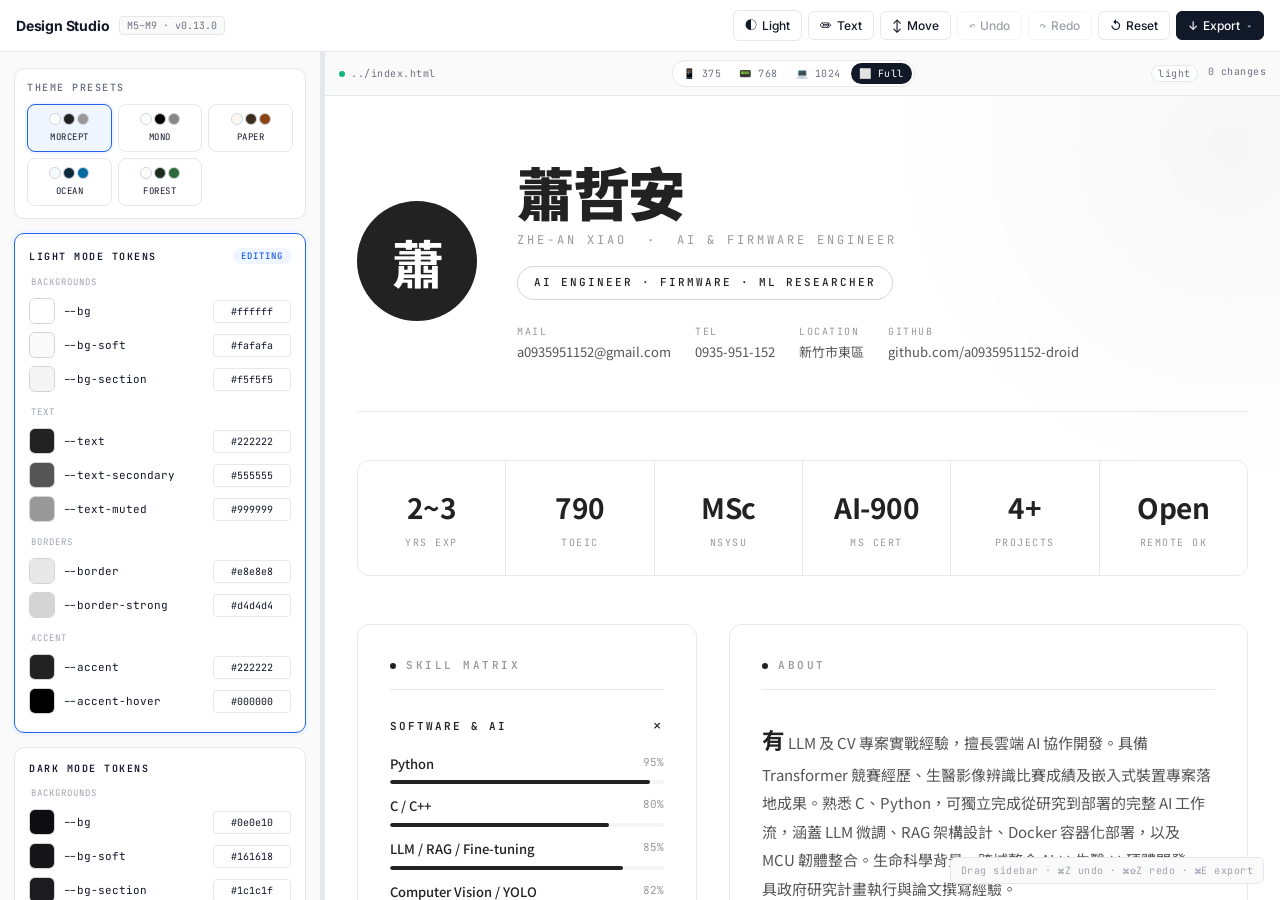
==== commit 1b944554: "v0.13.0 — Studio M5/M6/M7/M8 + M9 部分完成（衝刺到 M9） M5 — Responsive Preview - preview-bar 加 viewport 切換：📱" ====
--- a/tools/studio.html
+++ b/tools/studio.html
@@ -12,15 +12,28 @@
 <header>
     <div class="brand">
         <div class="brand-name">Design Studio</div>
-        <div class="brand-tag">M2+ · v0.12.0</div>
+        <div class="brand-tag">M5–M9 · v0.13.0</div>
     </div>
     <div class="actions">
         <button class="btn" id="mode-toggle"><span>◐</span><span class="lbl">Light</span></button>
         <button class="btn toggle" id="text-edit-toggle"><span>✏</span><span class="lbl">Text</span></button>
         <button class="btn toggle" id="move-toggle"><span>↕</span><span class="lbl">Move</span></button>
-        <button class="btn" id="undo-btn" disabled><span>↶</span><span class="lbl">Undo</span></button>
+        <button class="btn" id="undo-btn" disabled title="Undo (⌘Z)"><span>↶</span><span class="lbl">Undo</span></button>
+        <button class="btn" id="redo-btn" disabled title="Redo (⌘⇧Z)"><span>↷</span><span class="lbl">Redo</span></button>
         <button class="btn" id="reset-btn"><span>↺</span><span class="lbl">Reset</span></button>
-        <button class="btn primary" id="export-btn"><span>↓</span><span class="lbl">Export</span></button>
+        <div class="dropdown">
+            <button class="btn primary" id="export-btn"><span>↓</span><span class="lbl">Export</span><span class="caret">▾</span></button>
+            <div class="dropdown-menu" id="export-menu">
+                <button data-export="patch">
+                    <div class="dd-title">Patch JSON</div>
+                    <div class="dd-desc">給 Claude Code 合併用（推薦）</div>
+                </button>
+                <button data-export="css">
+                    <div class="dd-title">tokens.css</div>
+                    <div class="dd-desc">純 CSS 變數區塊</div>
+                </button>
+            </div>
+        </div>
     </div>
 </header>
 
@@ -72,20 +85,27 @@
                 <div class="dot"></div>
                 <span>../index.html</span>
             </div>
+            <div class="viewport-selector" id="viewport-selector">
+                <button data-vw="375" title="Mobile · 375px">📱 375</button>
+                <button data-vw="768" title="Tablet · 768px">📟 768</button>
+                <button data-vw="1024" title="Laptop · 1024px">💻 1024</button>
+                <button data-vw="auto" class="active" title="Full Width">⬜ Full</button>
+            </div>
             <div class="meta">
                 <span class="mode-badge" id="meta-mode">light</span>
                 <span class="changes-badge" id="meta-changes">0 changes</span>
             </div>
         </div>
-        <div class="preview-frame-wrap">
+        <div class="preview-frame-wrap" id="preview-wrap">
             <iframe id="preview" src="../index.html"></iframe>
         </div>
     </div>
 </main>
 
 <div class="toast" id="toast"></div>
-<div class="help-tip">Drag sidebar edge · ⌘Z undo · ⌘E export · ⌘D mode</div>
+<div class="help-tip">Drag sidebar · ⌘Z undo · ⌘⇧Z redo · ⌘E export</div>
 
 <script src="studio.js"></script>
+<script src="studio-export.js"></script>
 </body>
 </html>
--- a/tools/studio.css
+++ b/tools/studio.css
@@ -93,6 +93,49 @@
     border-color: var(--s-accent);
 }
 .btn.toggle.active:hover { background: #1d4ed8; }
+.btn .caret { font-size: 9px; margin-left: 2px; opacity: 0.7; }
+
+/* ── DROPDOWN ── */
+.dropdown { position: relative; }
+.dropdown-menu {
+    position: absolute;
+    top: calc(100% + 6px);
+    right: 0;
+    background: var(--s-bg);
+    border: 1px solid var(--s-border);
+    border-radius: 8px;
+    box-shadow: 0 8px 24px rgba(0,0,0,0.08), 0 4px 8px rgba(0,0,0,0.04);
+    padding: 4px;
+    min-width: 220px;
+    z-index: 100;
+    display: none;
+}
+.dropdown.open .dropdown-menu { display: block; }
+.dropdown-menu button {
+    display: block;
+    width: 100%;
+    text-align: left;
+    background: none;
+    border: none;
+    padding: 8px 12px;
+    border-radius: 6px;
+    cursor: pointer;
+    font-family: inherit;
+    transition: background 0.12s;
+}
+.dropdown-menu button:hover { background: var(--s-accent-soft); }
+.dropdown-menu .dd-title {
+    font-size: 12px;
+    font-weight: 600;
+    color: var(--s-text);
+    margin-bottom: 2px;
+}
+.dropdown-menu .dd-desc {
+    font-family: 'JetBrains Mono', monospace;
+    font-size: 10px;
+    color: var(--s-text-muted);
+    letter-spacing: 0.3px;
+}
 
 /* ── MAIN LAYOUT ── */
 main {
@@ -361,6 +404,31 @@
     border-radius: 50%;
     background: var(--s-success);
 }
+.preview-bar .viewport-selector {
+    display: flex;
+    gap: 2px;
+    background: var(--s-bg);
+    border: 1px solid var(--s-border);
+    border-radius: 100px;
+    padding: 2px;
+}
+.preview-bar .viewport-selector button {
+    font-family: 'JetBrains Mono', monospace;
+    font-size: 10px;
+    padding: 4px 8px;
+    border: none;
+    background: transparent;
+    border-radius: 100px;
+    cursor: pointer;
+    color: var(--s-text-dim);
+    letter-spacing: 0.5px;
+    transition: all 0.15s;
+}
+.preview-bar .viewport-selector button:hover { color: var(--s-text); }
+.preview-bar .viewport-selector button.active {
+    background: var(--s-text);
+    color: var(--s-bg);
+}
 .preview-bar .meta { display: flex; gap: 10px; }
 .preview-bar .meta .mode-badge {
     padding: 1px 6px;
@@ -377,6 +445,15 @@
     overflow: auto;
     background: #f0f0f3;
     position: relative;
+    display: flex;
+    justify-content: center;
+    align-items: stretch;
+    padding: 0;
+    transition: padding 0.25s ease;
+}
+.preview-frame-wrap.constrained {
+    padding: 16px;
+    background: repeating-linear-gradient(45deg, #e4e7ec, #e4e7ec 1px, #f0f0f3 1px, #f0f0f3 8px);
 }
 iframe {
     width: 100%;
@@ -384,6 +461,11 @@
     border: none;
     background: white;
     display: block;
+    transition: max-width 0.25s ease, box-shadow 0.25s ease;
+}
+.preview-frame-wrap.constrained iframe {
+    box-shadow: 0 8px 32px rgba(0,0,0,0.12);
+    border-radius: 4px;
 }
 
 /* ── TOAST ── */
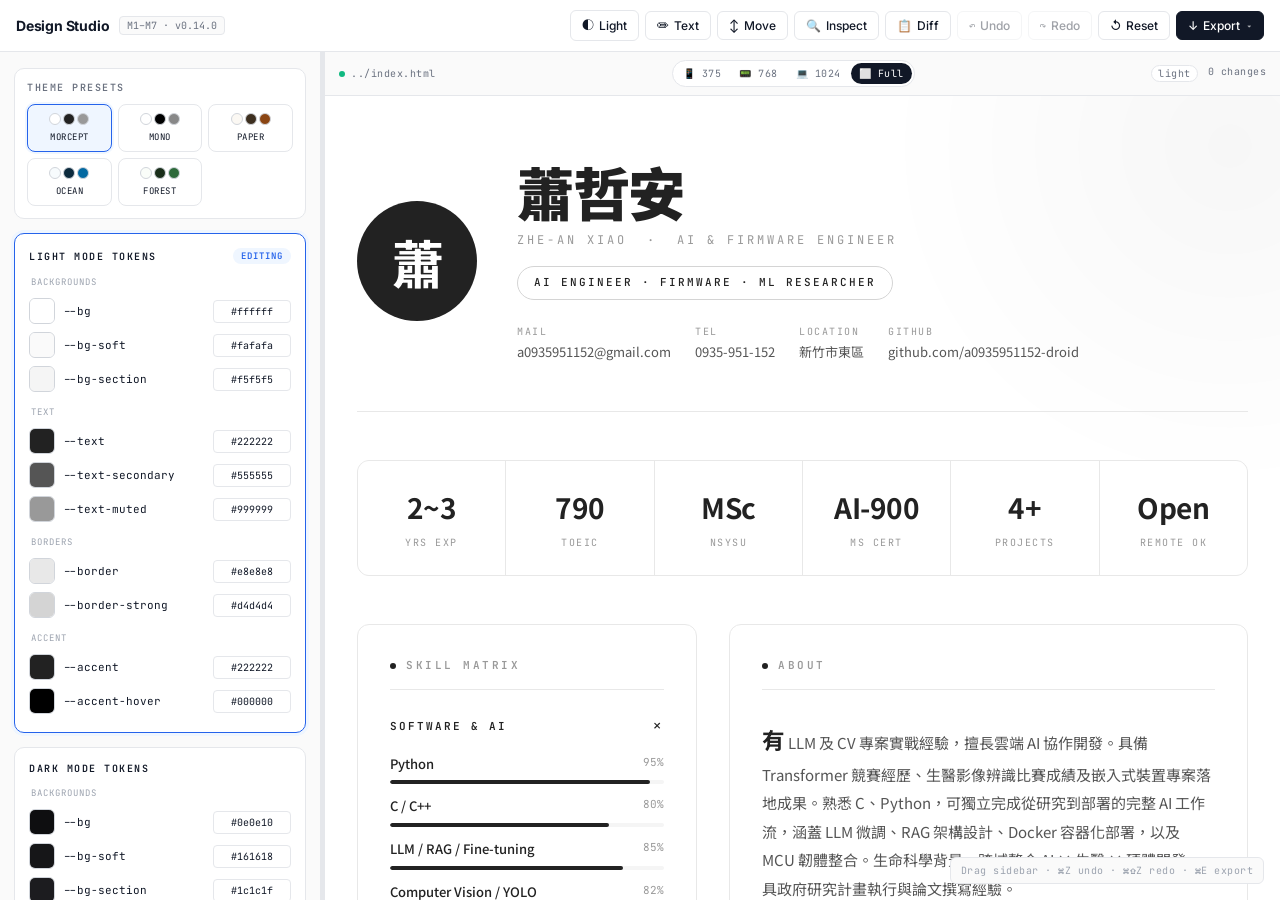
==== commit f29456b4: "v0.14.0 — M2/M3/M4-del/M6/M7 全部完成 → 衝到 M7 全綠 M2 Geometry & Type - assets/styles.css 加 --radius-card " ====
--- a/tools/studio.html
+++ b/tools/studio.html
@@ -12,12 +12,14 @@
 <header>
     <div class="brand">
         <div class="brand-name">Design Studio</div>
-        <div class="brand-tag">M5–M9 · v0.13.0</div>
+        <div class="brand-tag">M1–M7 · v0.14.0</div>
     </div>
     <div class="actions">
         <button class="btn" id="mode-toggle"><span>◐</span><span class="lbl">Light</span></button>
         <button class="btn toggle" id="text-edit-toggle"><span>✏</span><span class="lbl">Text</span></button>
         <button class="btn toggle" id="move-toggle"><span>↕</span><span class="lbl">Move</span></button>
+        <button class="btn toggle" id="inspect-toggle" title="點選元件編輯個別 style (M3)"><span>🔍</span><span class="lbl">Inspect</span></button>
+        <button class="btn" id="diff-btn" title="檢視 patch diff (M6)"><span>📋</span><span class="lbl">Diff</span></button>
         <button class="btn" id="undo-btn" disabled title="Undo (⌘Z)"><span>↶</span><span class="lbl">Undo</span></button>
         <button class="btn" id="redo-btn" disabled title="Redo (⌘⇧Z)"><span>↷</span><span class="lbl">Redo</span></button>
         <button class="btn" id="reset-btn"><span>↺</span><span class="lbl">Reset</span></button>
@@ -31,6 +33,10 @@
                 <button data-export="css">
                     <div class="dd-title">tokens.css</div>
                     <div class="dd-desc">純 CSS 變數區塊</div>
+                </button>
+                <button data-export="html">
+                    <div class="dd-title">Full HTML (self-contained)</div>
+                    <div class="dd-desc">完整單檔（CSS/JS inline，可離線開）</div>
                 </button>
             </div>
         </div>
@@ -53,9 +59,14 @@
         </div>
         <div class="mode-info" id="info-move">
             <strong>↕ Move Mode</strong><br>
-            拖曳項目重新排序（工作經歷 / 專案 / 學歷 / 證照 / 語言）。<br>
+            拖曳項目重新排序，懸停時右上 <strong>✕</strong> 刪除。<br>
             <strong>面板</strong>可整塊拖曳（左右欄互換、上下重排）— 拖標題即可。<br>
             <kbd>Esc</kbd> 退出　·　<kbd>⌘Z</kbd> 還原
+        </div>
+        <div class="mode-info" id="info-inspect">
+            <strong>🔍 Element Inspector</strong><br>
+            點 iframe 內任何元素 → 右側面板編輯個別 style（color / padding / border-radius 等）。<br>
+            <kbd>Esc</kbd> 退出
         </div>
 
         <!-- LIGHT TOKENS -->
@@ -74,6 +85,18 @@
                 <span class="pill" id="dark-pill" style="display:none">EDITING</span>
             </div>
             <div id="dark-tokens"></div>
+        </div>
+
+        <!-- M2 GEOMETRY & TYPE -->
+        <div class="mode-section">
+            <div class="mode-title"><span>Geometry &amp; Type</span></div>
+            <div id="geometry-section"></div>
+        </div>
+
+        <!-- M3 INSPECTOR -->
+        <div class="mode-section inspector-section" id="inspector-section">
+            <div class="mode-title"><span>Element Inspector</span></div>
+            <div id="inspector-content"></div>
         </div>
     </aside>
 
@@ -106,6 +129,9 @@
 <div class="help-tip">Drag sidebar · ⌘Z undo · ⌘⇧Z redo · ⌘E export</div>
 
 <script src="studio.js"></script>
+<script src="studio-modes.js"></script>
+<script src="studio-inspector.js"></script>
+<script src="studio-diff.js"></script>
 <script src="studio-export.js"></script>
 </body>
 </html>
--- a/tools/studio.css
+++ b/tools/studio.css
@@ -508,6 +508,283 @@
     pointer-events: none;
 }
 
+/* ── M2 GEOMETRY & TYPE CONTROLS ── */
+.ctl-row {
+    display: grid;
+    grid-template-columns: 90px 1fr 48px;
+    align-items: center;
+    gap: 8px;
+    padding: 6px 0;
+}
+.ctl-row label {
+    font-family: 'JetBrains Mono', monospace;
+    font-size: 10px;
+    color: var(--s-text);
+    text-transform: uppercase;
+    letter-spacing: 0.5px;
+}
+.ctl-row-col {
+    grid-template-columns: 1fr;
+    gap: 6px;
+    align-items: stretch;
+}
+.ctl-row input[type="range"] {
+    width: 100%;
+    accent-color: var(--s-accent);
+}
+.ctl-row .ctl-val {
+    font-family: 'JetBrains Mono', monospace;
+    font-size: 10px;
+    color: var(--s-text-dim);
+    text-align: right;
+}
+.ctl-row select {
+    width: 100%;
+    font-family: 'JetBrains Mono', monospace;
+    font-size: 10px;
+    padding: 5px 6px;
+    border: 1px solid var(--s-border);
+    border-radius: 4px;
+    background: var(--s-bg);
+    color: var(--s-text);
+    outline: none;
+}
+.ctl-row select:focus {
+    border-color: var(--s-accent);
+    box-shadow: 0 0 0 3px var(--s-accent-soft);
+}
+.shadow-presets {
+    display: grid;
+    grid-template-columns: repeat(4, 1fr);
+    gap: 4px;
+}
+.shadow-presets button {
+    font-family: 'JetBrains Mono', monospace;
+    font-size: 9px;
+    padding: 6px 4px;
+    border: 1px solid var(--s-border);
+    border-radius: 4px;
+    background: var(--s-bg);
+    color: var(--s-text-dim);
+    cursor: pointer;
+    text-transform: uppercase;
+    letter-spacing: 0.5px;
+    transition: all 0.15s;
+}
+.shadow-presets button:hover {
+    border-color: var(--s-accent);
+    color: var(--s-text);
+}
+.shadow-presets button.active {
+    background: var(--s-accent);
+    color: white;
+    border-color: var(--s-accent);
+}
+
+/* ── M3 INSPECTOR PANEL ── */
+.inspector-section { display: none; }
+.inspector-section.visible { display: block; }
+.inspector-selector {
+    font-family: 'JetBrains Mono', monospace;
+    font-size: 10px;
+    color: var(--s-accent);
+    background: var(--s-accent-soft);
+    padding: 6px 10px;
+    border-radius: 4px;
+    margin-bottom: 10px;
+    word-break: break-all;
+    line-height: 1.4;
+}
+.inspector-hint {
+    font-family: 'JetBrains Mono', monospace;
+    font-size: 10px;
+    color: var(--s-text-muted);
+    text-align: center;
+    padding: 16px;
+    border: 1px dashed var(--s-border);
+    border-radius: 6px;
+    line-height: 1.6;
+}
+.inspector-fields { display: flex; flex-direction: column; gap: 4px; }
+.inspector-row {
+    display: grid;
+    grid-template-columns: 90px 1fr;
+    align-items: center;
+    gap: 8px;
+    padding: 3px 0;
+}
+.inspector-row label {
+    font-family: 'JetBrains Mono', monospace;
+    font-size: 10px;
+    color: var(--s-text);
+    text-transform: uppercase;
+    letter-spacing: 0.5px;
+}
+.inspector-row input[type="text"],
+.inspector-row select {
+    width: 100%;
+    font-family: 'JetBrains Mono', monospace;
+    font-size: 10px;
+    padding: 4px 6px;
+    border: 1px solid var(--s-border);
+    border-radius: 4px;
+    background: var(--s-bg);
+    color: var(--s-text);
+    outline: none;
+}
+.inspector-row input:focus,
+.inspector-row select:focus {
+    border-color: var(--s-accent);
+    box-shadow: 0 0 0 3px var(--s-accent-soft);
+}
+.inspector-color-wrap {
+    display: grid;
+    grid-template-columns: 28px 1fr;
+    gap: 4px;
+    align-items: center;
+}
+.inspector-color-wrap input[type="color"] {
+    width: 28px;
+    height: 22px;
+    padding: 0;
+    border: 1px solid var(--s-border);
+    border-radius: 4px;
+    cursor: pointer;
+    background: transparent;
+}
+.inspector-clear {
+    margin-top: 10px;
+    width: 100%;
+    font-family: 'JetBrains Mono', monospace;
+    font-size: 10px;
+    padding: 6px;
+    border: 1px solid var(--s-border);
+    border-radius: 4px;
+    background: var(--s-bg);
+    color: var(--s-danger);
+    cursor: pointer;
+    letter-spacing: 0.5px;
+}
+.inspector-clear:hover { background: #fef2f2; border-color: var(--s-danger); }
+
+/* ── M6 DIFF MODAL ── */
+.diff-modal-overlay {
+    display: none;
+    position: fixed;
+    inset: 0;
+    background: rgba(0,0,0,0.45);
+    backdrop-filter: blur(6px);
+    -webkit-backdrop-filter: blur(6px);
+    z-index: 2000;
+    align-items: center;
+    justify-content: center;
+    animation: fade 0.2s ease;
+}
+.diff-modal-overlay.open { display: flex; }
+@keyframes fade { from { opacity: 0; } to { opacity: 1; } }
+.diff-modal-box {
+    background: var(--s-bg);
+    border-radius: 12px;
+    width: min(720px, 92vw);
+    max-height: 84vh;
+    display: flex;
+    flex-direction: column;
+    box-shadow: 0 24px 64px rgba(0,0,0,0.2);
+}
+.diff-modal-header {
+    display: flex;
+    align-items: center;
+    justify-content: space-between;
+    padding: 18px 22px;
+    border-bottom: 1px solid var(--s-border);
+}
+.diff-modal-title { font-weight: 700; font-size: 16px; color: var(--s-text); }
+.diff-modal-subtitle {
+    font-family: 'JetBrains Mono', monospace;
+    font-size: 10px;
+    color: var(--s-text-muted);
+    margin-top: 3px;
+    letter-spacing: 0.5px;
+}
+.diff-modal-close {
+    background: none;
+    border: none;
+    font-size: 24px;
+    color: var(--s-text-muted);
+    cursor: pointer;
+    line-height: 1;
+    padding: 0 4px;
+}
+.diff-modal-close:hover { color: var(--s-text); }
+.diff-modal-content {
+    flex: 1;
+    overflow-y: auto;
+    padding: 18px 22px;
+}
+.diff-section { margin-bottom: 20px; }
+.diff-section:last-child { margin-bottom: 0; }
+.diff-section h3 {
+    font-family: 'JetBrains Mono', monospace;
+    font-size: 11px;
+    text-transform: uppercase;
+    letter-spacing: 1.5px;
+    color: var(--s-accent);
+    margin-bottom: 8px;
+    padding-bottom: 4px;
+    border-bottom: 1px solid var(--s-border);
+}
+.diff-row {
+    display: flex;
+    align-items: center;
+    gap: 8px;
+    flex-wrap: wrap;
+    padding: 6px 8px;
+    border-radius: 4px;
+    font-family: 'JetBrains Mono', monospace;
+    font-size: 11px;
+    background: var(--s-panel);
+    margin-bottom: 4px;
+}
+.diff-mode {
+    background: var(--s-accent-soft);
+    color: var(--s-accent);
+    padding: 1px 6px;
+    border-radius: 100px;
+    font-size: 9px;
+    text-transform: uppercase;
+    letter-spacing: 0.5px;
+}
+.diff-key { font-weight: 600; color: var(--s-text); }
+.diff-before, .diff-after { display: inline-flex; align-items: center; gap: 4px; }
+.diff-before { color: var(--s-text-muted); text-decoration: line-through; }
+.diff-after { color: var(--s-text); }
+.diff-swatch {
+    display: inline-block;
+    width: 14px;
+    height: 14px;
+    border-radius: 3px;
+    border: 1px solid var(--s-border-strong);
+}
+.diff-arrow { color: var(--s-text-muted); }
+.diff-text .diff-after { font-size: 10px; max-width: 60%; overflow: hidden; text-overflow: ellipsis; white-space: nowrap; }
+.diff-order { display: flex; flex-wrap: wrap; gap: 4px; margin-top: 4px; width: 100%; }
+.diff-chip {
+    font-size: 9px;
+    padding: 2px 7px;
+    background: var(--s-bg);
+    border: 1px solid var(--s-border);
+    border-radius: 100px;
+    color: var(--s-text-dim);
+}
+.diff-panel { flex-direction: column; align-items: stretch; }
+.diff-empty {
+    text-align: center;
+    padding: 40px 20px;
+    font-family: 'JetBrains Mono', monospace;
+    font-size: 12px;
+    color: var(--s-text-muted);
+}
+
 /* ── RESPONSIVE ── */
 @media (max-width: 800px) {
     main {
